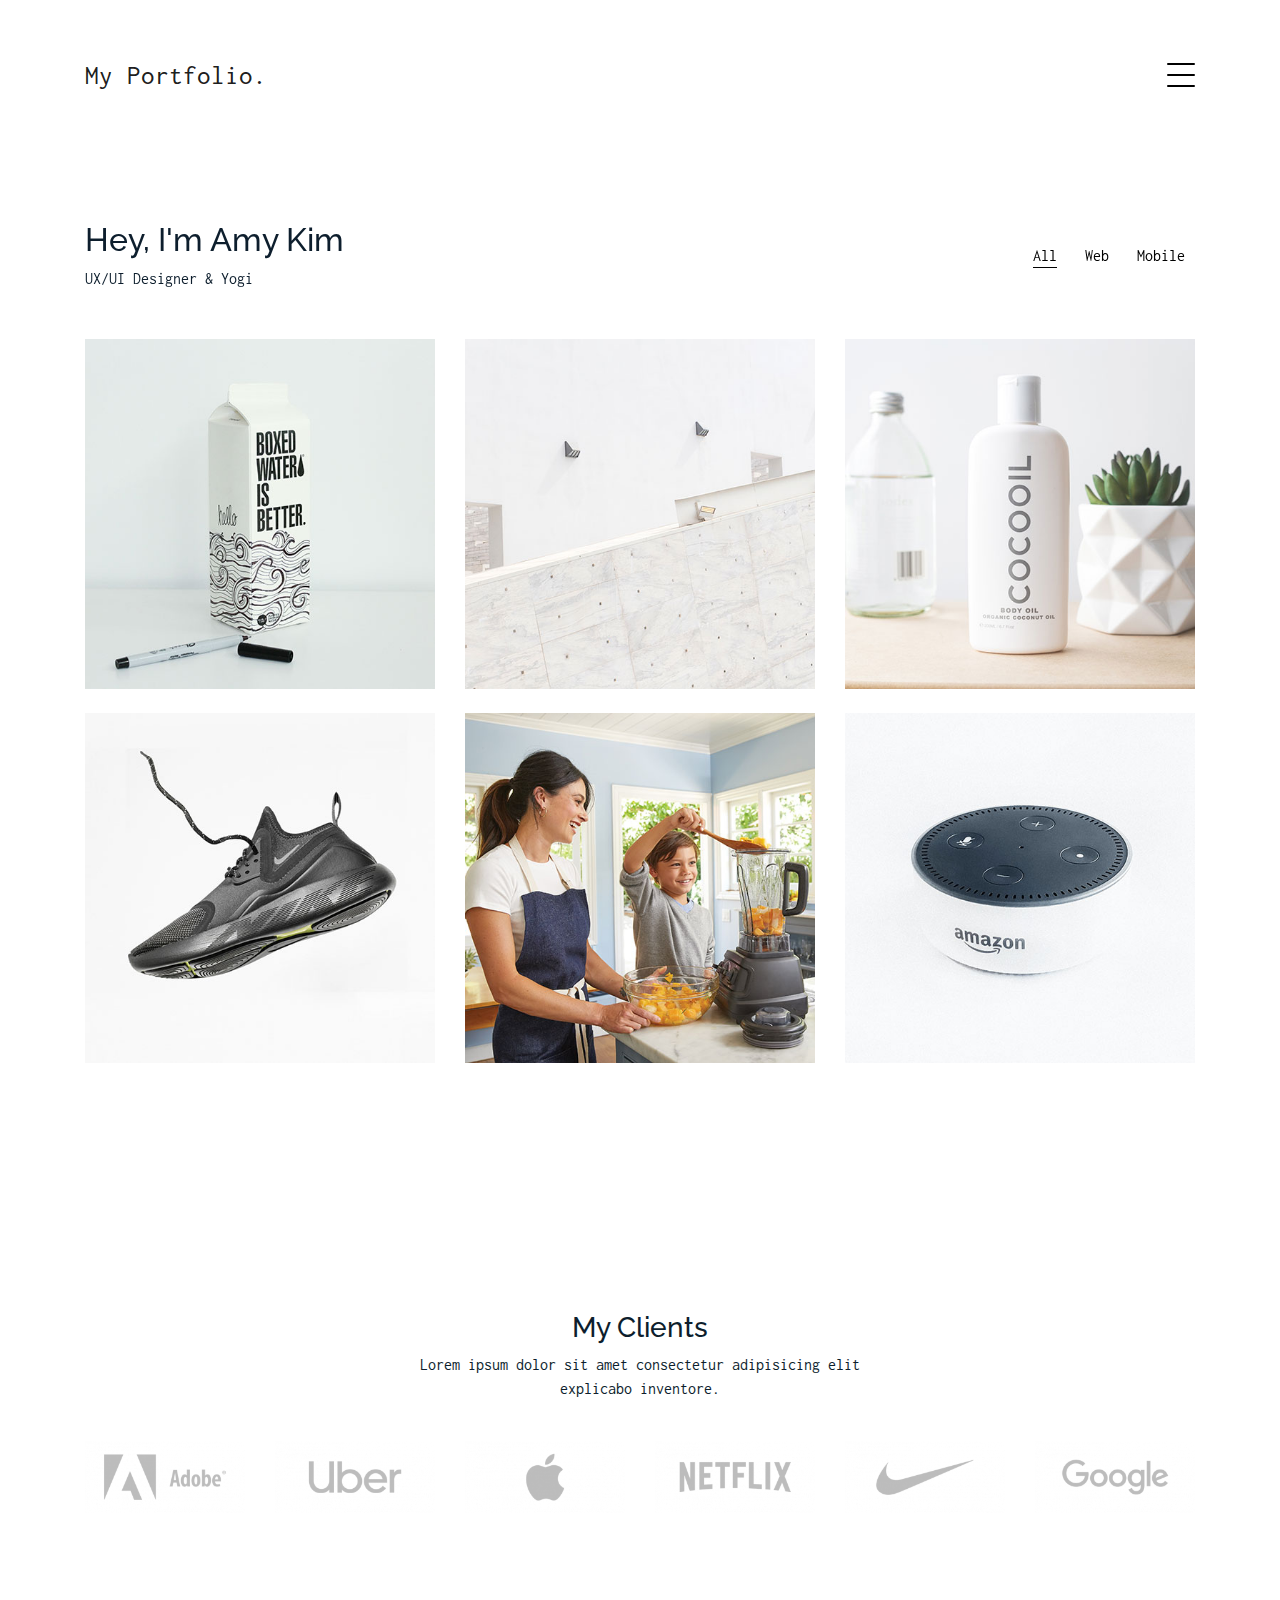
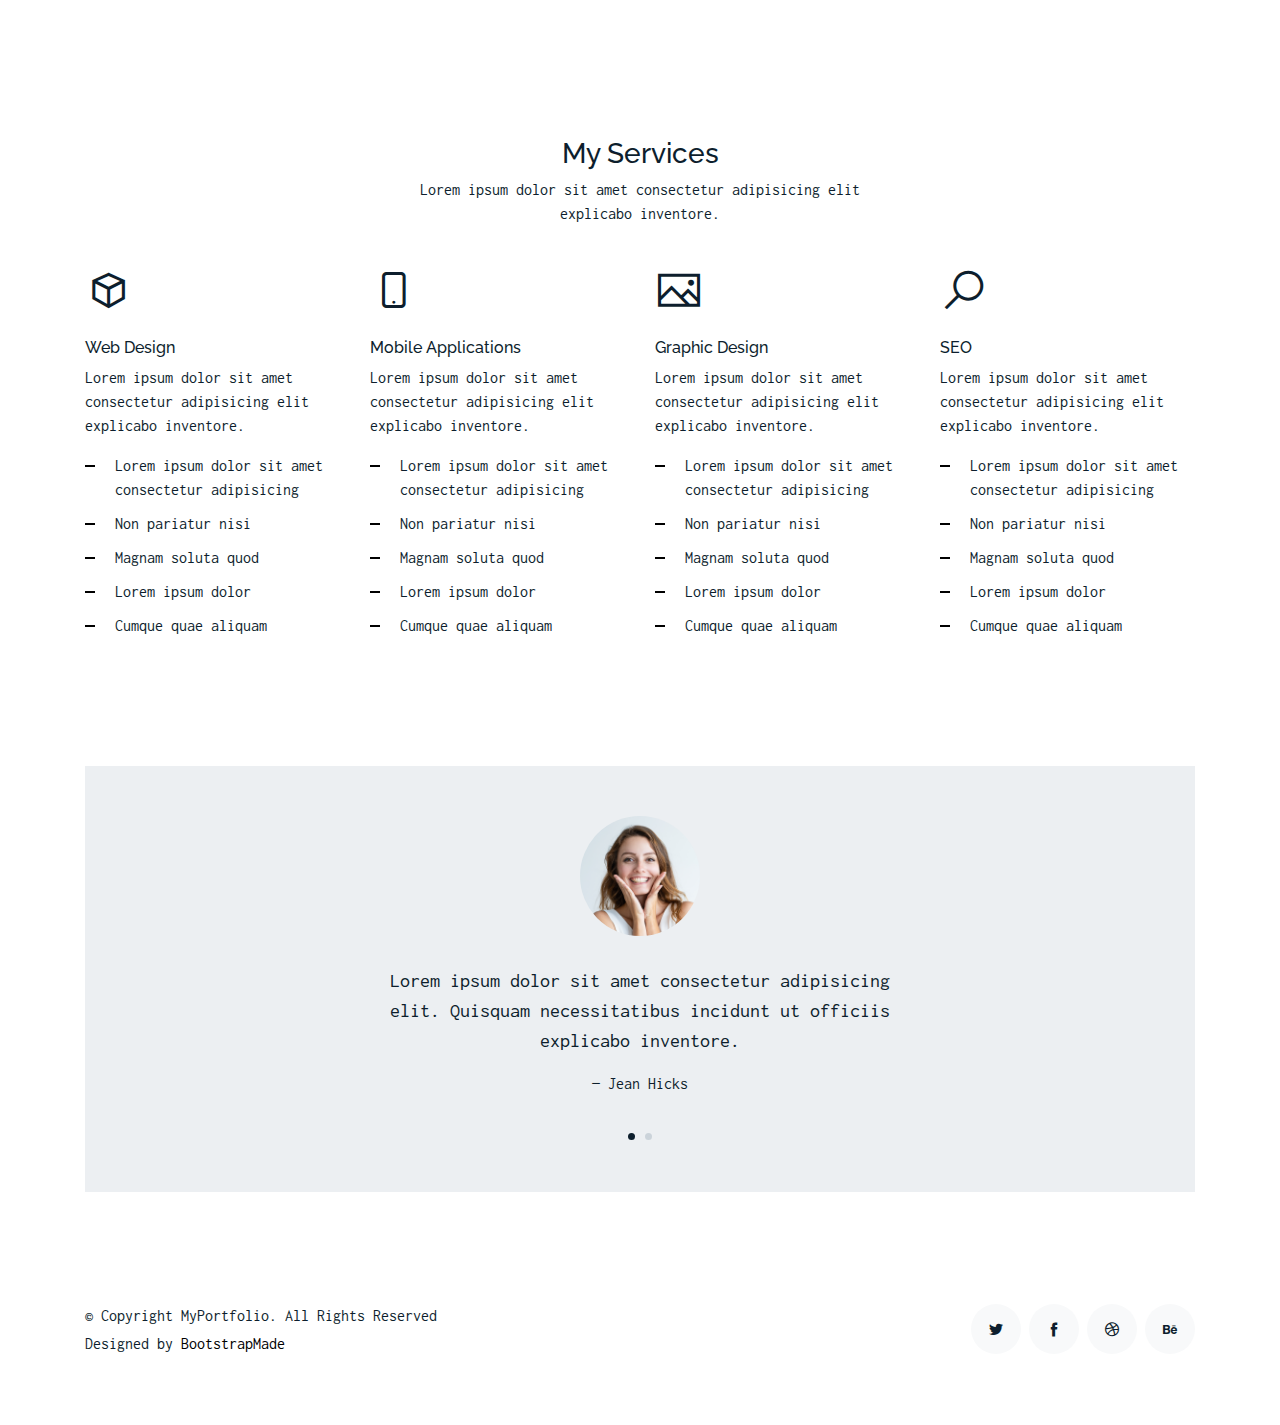
==== index.html @ 71e52a1f "update" ====
<!DOCTYPE html>
<html lang="en">

<head>
  <meta charset="utf-8">
  <title>MyPortfolio</title>
  <meta content="width=device-width, initial-scale=1.0" name="viewport">
  <meta content="" name="keywords">
  <meta content="" name="description">

  <!-- Favicons -->
  <link href="img/favicon.png" rel="icon">
  <link href="img/apple-touch-icon.png" rel="apple-touch-icon">

  <!-- Google Fonts -->
  <link href="https://fonts.googleapis.com/css?family=Inconsolata:400,700|Raleway:400,700&display=swap"
    rel="stylesheet">

  <!-- Bootstrap CSS File -->
  <link href="vendor/bootstrap/css/bootstrap.min.css" rel="stylesheet">

  <!-- Vendor CSS Files -->
  <link href="vendor/icofont/icofont.min.css" rel="stylesheet">
  <link href="vendor/line-awesome/css/line-awesome.min.css" rel="stylesheet">
  <link href="vendor/aos/aos.css" rel="stylesheet">
  <link href="vendor/owlcarousel/assets/owl.carousel.min.css" rel="stylesheet">

  <!-- Template Main CSS File -->
  <link href="css/style.css" rel="stylesheet">

  <!-- =======================================================
    Template Name: MyPortfolio
    Template URL: https://bootstrapmade.com/myportfolio-bootstrap-portfolio-website-template/
    Author: BootstrapMade.com
    Author URL: https://bootstrapmade.com/
  ======================================================= -->
</head>

<body>

  <div class="collapse navbar-collapse custom-navmenu" id="main-navbar">
    <div class="container py-2 py-md-5">
      <div class="row align-items-start">
        <div class="col-md-2">
          <ul class="custom-menu">
            <li class="active"><a href="index.html">Home</a></li>
            <li><a href="about.html">About Me</a></li>
            <li><a href="services.html">Services</a></li>
            <li><a href="works.html">Works</a></li>
            <li><a href="contact.html">Contact</a></li>
          </ul>
        </div>
        <div class="col-md-6 d-none d-md-block  mr-auto">
        </div>
        <div class="col-md-4 d-none d-md-block">
          <h3>My Contact</h3>
          <p>I'd love to hear from you.<br> <a href="#">contactamykim@gmail.com</a></p>
        </div>
      </div>

    </div>
  </div>

  <nav class="navbar navbar-light custom-navbar">
    <div class="container">
      <a class="navbar-brand" href="index.html">My Portfolio.</a>

      <a href="#" class="burger" data-toggle="collapse" data-target="#main-navbar">
        <span></span>
      </a>

    </div>
  </nav>

  <main id="main">

    <div class="site-section site-portfolio">
      <div class="container">
        <div class="row mb-5 align-items-center">
          <div class="col-md-12 col-lg-6 mb-4 mb-lg-0" data-aos="fade-up">
            <h2>Hey, I'm Amy Kim</h2>
            <p class="mb-0">UX/UI Designer &amp;  Yogi</p>
          </div>
          <div class="col-md-12 col-lg-6 text-left text-lg-right" data-aos="fade-up" data-aos-delay="100">
            <div id="filters" class="filters">
              <a href="#" data-filter="*" class="active">All</a>
              <a href="#" data-filter=".web">Web</a>
              <a href="#" data-filter=".design">Mobile</a>
            </div>
          </div>
        </div>
        <div id="portfolio-grid" class="row no-gutter" data-aos="fade-up" data-aos-delay="200">
          <div class="item web col-sm-6 col-md-4 col-lg-4 mb-4">
            <a href="work-single.html" class="item-wrap fancybox">
              <div class="work-info">
                <h3>Boxed Water</h3>
                <span>Web</span>
              </div>
              <img class="img-fluid" src="img/img_1.jpg">
            </a>
          </div>
          <div class="item photography col-sm-6 col-md-4 col-lg-4 mb-4">
            <a href="work-single.html" class="item-wrap fancybox">
              <div class="work-info">
                <h3>Build Indoo</h3>
                <span>Photography</span>
              </div>
              <img class="img-fluid" src="img/img_2.jpg">
            </a>
          </div>
          <div class="item branding col-sm-6 col-md-4 col-lg-4 mb-4">
            <a href="work-single.html" class="item-wrap fancybox">
              <div class="work-info">
                <h3>Cocooil</h3>
                <span>Branding</span>
              </div>
              <img class="img-fluid" src="img/img_3.jpg">
            </a>
          </div>
          <div class="item design col-sm-6 col-md-4 col-lg-4 mb-4">
            <a href="work-single.html" class="item-wrap fancybox">
              <div class="work-info">
                <h3>Nike Shoe</h3>
                <span>Design</span>
              </div>
              <img class="img-fluid" src="img/img_4.jpg">
            </a>
          </div>
          <div class="item photography col-sm-6 col-md-4 col-lg-4 mb-4">
            <a href="work-single.html" class="item-wrap fancybox">
              <div class="work-info">
                <h3>Kitchen Sink</h3>
                <span>Photography</span>
              </div>
              <img class="img-fluid" src="img/img_5.jpg">
            </a>
          </div>
          <div class="item branding col-sm-6 col-md-4 col-lg-4 mb-4">
            <a href="work-single.html" class="item-wrap fancybox">
              <div class="work-info">
                <h3>Amazon</h3>
                <span>brandingn</span>
              </div>
              <img class="img-fluid" src="img/img_6.jpg">
            </a>
          </div>
        </div>
      </div>
    </div>

    <div class="site-section">
      <div class="container">
        <div class="row justify-content-center text-center mb-4">
          <div class="col-5">
            <h3 class="h3 heading">My Clients</h3>
            <p>Lorem ipsum dolor sit amet consectetur adipisicing elit explicabo inventore.</p>
          </div>
        </div>
        <div class="row">
          <div class="col-4 col-sm-4 col-md-2">
            <a href="#" class="client-logo"><img src="img/logo-adobe.png" alt="Image" class="img-fluid"></a>
          </div>
          <div class="col-4 col-sm-4 col-md-2">
            <a href="#" class="client-logo"><img src="img/logo-uber.png" alt="Image" class="img-fluid"></a>
          </div>
          <div class="col-4 col-sm-4 col-md-2">
            <a href="#" class="client-logo"><img src="img/logo-apple.png" alt="Image" class="img-fluid"></a>
          </div>
          <div class="col-4 col-sm-4 col-md-2">
            <a href="#" class="client-logo"><img src="img/logo-netflix.png" alt="Image" class="img-fluid"></a>
          </div>
          <div class="col-4 col-sm-4 col-md-2">
            <a href="#" class="client-logo"><img src="img/logo-nike.png" alt="Image" class="img-fluid"></a>
          </div>
          <div class="col-4 col-sm-4 col-md-2">
            <a href="#" class="client-logo"><img src="img/logo-google.png" alt="Image" class="img-fluid"></a>
          </div>

        </div>
      </div>
    </div>


    <div class="site-section">
      <div class="container">
        <div class="row justify-content-center text-center mb-4">
          <div class="col-5">
            <h3 class="h3 heading">My Services</h3>
            <p>Lorem ipsum dolor sit amet consectetur adipisicing elit explicabo inventore.</p>
          </div>
        </div>
        <div class="row">

          <div class="col-12 col-sm-6 col-md-6 col-lg-3">
            <span class="la la-cube la-3x mb-4"></span>
            <h4 class="h4 mb-2">Web Design</h4>
            <p>Lorem ipsum dolor sit amet consectetur adipisicing elit explicabo inventore.</p>
            <ul class="list-unstyled list-line">
              <li>Lorem ipsum dolor sit amet consectetur adipisicing</li>
              <li>Non pariatur nisi</li>
              <li>Magnam soluta quod</li>
              <li>Lorem ipsum dolor</li>
              <li>Cumque quae aliquam</li>
            </ul>
          </div>
          <div class="col-12 col-sm-6 col-md-6 col-lg-3">
            <span class="la la-mobile la-3x mb-4"></span>
            <h4 class="h4 mb-2">Mobile Applications</h4>
            <p>Lorem ipsum dolor sit amet consectetur adipisicing elit explicabo inventore.</p>
            <ul class="list-unstyled list-line">
              <li>Lorem ipsum dolor sit amet consectetur adipisicing</li>
              <li>Non pariatur nisi</li>
              <li>Magnam soluta quod</li>
              <li>Lorem ipsum dolor</li>
              <li>Cumque quae aliquam</li>
            </ul>
          </div>
          <div class="col-12 col-sm-6 col-md-6 col-lg-3">
            <span class="la la-image la-3x mb-4"></span>
            <h4 class="h4 mb-2">Graphic Design</h4>
            <p>Lorem ipsum dolor sit amet consectetur adipisicing elit explicabo inventore.</p>
            <ul class="list-unstyled list-line">
              <li>Lorem ipsum dolor sit amet consectetur adipisicing</li>
              <li>Non pariatur nisi</li>
              <li>Magnam soluta quod</li>
              <li>Lorem ipsum dolor</li>
              <li>Cumque quae aliquam</li>
            </ul>
          </div>
          <div class="col-12 col-sm-6 col-md-6 col-lg-3">
            <span class="la la-search la-3x mb-4"></span>
            <h4 class="h4 mb-2">SEO</h4>
            <p>Lorem ipsum dolor sit amet consectetur adipisicing elit explicabo inventore.</p>
            <ul class="list-unstyled list-line">
              <li>Lorem ipsum dolor sit amet consectetur adipisicing</li>
              <li>Non pariatur nisi</li>
              <li>Magnam soluta quod</li>
              <li>Lorem ipsum dolor</li>
              <li>Cumque quae aliquam</li>
            </ul>
          </div>
        </div>
      </div>
    </div>

    <div class="site-section pt-0">
      <div class="container">

        <div class="owl-carousel testimonial-carousel">

          <div class="testimonial-wrap">
            <div class="testimonial">
              <img src="img/person_1.jpg" alt="Image" class="img-fluid">
              <blockquote>
                <p>Lorem ipsum dolor sit amet consectetur adipisicing elit. Quisquam necessitatibus incidunt ut officiis
                  explicabo inventore.</p>
              </blockquote>
              <p>&mdash; Jean Hicks</p>
            </div>
          </div>

          <div class="testimonial-wrap">
            <div class="testimonial">
              <img src="img/person_2.jpg" alt="Image" class="img-fluid">
              <blockquote>
                <p>Lorem ipsum dolor sit amet consectetur adipisicing elit. Quisquam necessitatibus incidunt ut officiis
                  explicabo inventore.</p>
              </blockquote>
              <p>&mdash; Chris Stanworth</p>
            </div>
          </div>

        </div>

      </div>
    </div>
  </main>
  <footer class="footer" role="contentinfo">
    <div class="container">
      <div class="row">
        <div class="col-sm-6">
          <p class="mb-1">&copy; Copyright MyPortfolio. All Rights Reserved</p>
          <div class="credits">
            <!--
              All the links in the footer should remain intact.
              You can delete the links only if you purchased the pro version.
              Licensing information: https://bootstrapmade.com/license/
              Purchase the pro version with working PHP/AJAX contact form: https://bootstrapmade.com/buy/?theme=MyPortfolio
            -->
            Designed by <a href="https://bootstrapmade.com/">BootstrapMade</a>
          </div>
        </div>
        <div class="col-sm-6 social text-md-right">
          <a href="#"><span class="icofont-twitter"></span></a>
          <a href="#"><span class="icofont-facebook"></span></a>
          <a href="#"><span class="icofont-dribbble"></span></a>
          <a href="#"><span class="icofont-behance"></span></a>
        </div>
      </div>
    </div>
  </footer>

  <!-- Vendor JS Files -->
  <script src="vendor/jquery/jquery.min.js"></script>
  <script src="vendor/jquery/jquery-migrate.min.js"></script>
  <script src="vendor/bootstrap/js/bootstrap.min.js"></script>
  <script src="vendor/easing/easing.min.js"></script>
  <script src="vendor/php-email-form/validate.js"></script>
  <script src="vendor/isotope/isotope.pkgd.min.js"></script>
  <script src="vendor/aos/aos.js"></script>
  <script src="vendor/owlcarousel/owl.carousel.min.js"></script>

  <!-- Template Main JS File -->
  <script src="js/main.js"></script>

</body>

</html>
---- vendor/line-awesome/css/line-awesome.min.css ----
.la,.lab,.lad,.lal,.lar,.las{-moz-osx-font-smoothing:grayscale;-webkit-font-smoothing:antialiased;display:inline-block;font-style:normal;font-variant:normal;text-rendering:auto;line-height:1}.la-lg{font-size:1.33333em;line-height:.75em;vertical-align:-.0667em}.la-xs{font-size:.75em}.la-sm{font-size:.875em}.la-1x{font-size:1em}.la-2x{font-size:2em}.la-3x{font-size:3em}.la-4x{font-size:4em}.la-5x{font-size:5em}.la-6x{font-size:6em}.la-7x{font-size:7em}.la-8x{font-size:8em}.la-9x{font-size:9em}.la-10x{font-size:10em}.la-fw{text-align:center;width:1.25em}.la-ul{list-style-type:none;margin-left:2.5em;padding-left:0}.la-ul>li{position:relative}.la-li{left:-2em;position:absolute;text-align:center;width:2em;line-height:inherit}.la-border{border:solid .08em #eee;border-radius:.1em;padding:.2em .25em .15em}.la-pull-left{float:left}.la-pull-right{float:right}.la.la-pull-left,.lab.la-pull-left,.lal.la-pull-left,.lar.la-pull-left,.las.la-pull-left{margin-right:.3em}.la.la-pull-right,.lab.la-pull-right,.lal.la-pull-right,.lar.la-pull-right,.las.la-pull-right{margin-left:.3em}.la-spin{-webkit-animation:la-spin 2s infinite linear;animation:la-spin 2s infinite linear}.la-pulse{-webkit-animation:la-spin 1s infinite steps(8);animation:la-spin 1s infinite steps(8)}@-webkit-keyframes la-spin{0%{-webkit-transform:rotate(0);transform:rotate(0)}100%{-webkit-transform:rotate(360deg);transform:rotate(360deg)}}@keyframes la-spin{0%{-webkit-transform:rotate(0);transform:rotate(0)}100%{-webkit-transform:rotate(360deg);transform:rotate(360deg)}}.la-rotate-90{-webkit-transform:rotate(90deg);transform:rotate(90deg)}.la-rotate-180{-webkit-transform:rotate(180deg);transform:rotate(180deg)}.la-rotate-270{-webkit-transform:rotate(270deg);transform:rotate(270deg)}.la-flip-horizontal{-webkit-transform:scale(-1,1);transform:scale(-1,1)}.la-flip-vertical{-webkit-transform:scale(1,-1);transform:scale(1,-1)}.la-flip-both,.la-flip-horizontal.la-flip-vertical{-webkit-transform:scale(-1,-1);transform:scale(-1,-1)}:root .la-flip-both,:root .la-flip-horizontal,:root .la-flip-vertical,:root .la-rotate-180,:root .la-rotate-270,:root .la-rotate-90{-webkit-filter:none;filter:none}.la-stack{display:inline-block;height:2em;line-height:2em;position:relative;vertical-align:middle;width:2.5em}.la-stack-1x,.la-stack-2x{left:0;position:absolute;text-align:center;width:100%}.la-stack-1x{line-height:inherit}.la-stack-2x{font-size:2em}.la-inverse{color:#fff}.la-500px:before{content:"\f26e"}.la-accessible-icon:before{content:"\f368"}.la-accusoft:before{content:"\f369"}.la-acquisitions-incorporated:before{content:"\f6af"}.la-ad:before{content:"\f641"}.la-address-book:before{content:"\f2b9"}.la-address-card:before{content:"\f2bb"}.la-adjust:before{content:"\f042"}.la-adn:before{content:"\f170"}.la-adobe:before{content:"\f778"}.la-adversal:before{content:"\f36a"}.la-affiliatetheme:before{content:"\f36b"}.la-air-freshener:before{content:"\f5d0"}.la-airbnb:before{content:"\f834"}.la-algolia:before{content:"\f36c"}.la-align-center:before{content:"\f037"}.la-align-justify:before{content:"\f039"}.la-align-left:before{content:"\f036"}.la-align-right:before{content:"\f038"}.la-alipay:before{content:"\f642"}.la-allergies:before{content:"\f461"}.la-amazon:before{content:"\f270"}.la-amazon-pay:before{content:"\f42c"}.la-ambulance:before{content:"\f0f9"}.la-american-sign-language-interpreting:before{content:"\f2a3"}.la-amilia:before{content:"\f36d"}.la-anchor:before{content:"\f13d"}.la-android:before{content:"\f17b"}.la-angellist:before{content:"\f209"}.la-angle-double-down:before{content:"\f103"}.la-angle-double-left:before{content:"\f100"}.la-angle-double-right:before{content:"\f101"}.la-angle-double-up:before{content:"\f102"}.la-angle-down:before{content:"\f107"}.la-angle-left:before{content:"\f104"}.la-angle-right:before{content:"\f105"}.la-angle-up:before{content:"\f106"}.la-angry:before{content:"\f556"}.la-angrycreative:before{content:"\f36e"}.la-angular:before{content:"\f420"}.la-ankh:before{content:"\f644"}.la-app-store:before{content:"\f36f"}.la-app-store-ios:before{content:"\f370"}.la-apper:before{content:"\f371"}.la-apple:before{content:"\f179"}.la-apple-alt:before{content:"\f5d1"}.la-apple-pay:before{content:"\f415"}.la-archive:before{content:"\f187"}.la-archway:before{content:"\f557"}.la-arrow-alt-circle-down:before{content:"\f358"}.la-arrow-alt-circle-left:before{content:"\f359"}.la-arrow-alt-circle-right:before{content:"\f35a"}.la-arrow-alt-circle-up:before{content:"\f35b"}.la-arrow-circle-down:before{content:"\f0ab"}.la-arrow-circle-left:before{content:"\f0a8"}.la-arrow-circle-right:before{content:"\f0a9"}.la-arrow-circle-up:before{content:"\f0aa"}.la-arrow-down:before{content:"\f063"}.la-arrow-left:before{content:"\f060"}.la-arrow-right:before{content:"\f061"}.la-arrow-up:before{content:"\f062"}.la-arrows-alt:before{content:"\f0b2"}.la-arrows-alt-h:before{content:"\f337"}.la-arrows-alt-v:before{content:"\f338"}.la-artstation:before{content:"\f77a"}.la-assistive-listening-systems:before{content:"\f2a2"}.la-asterisk:before{content:"\f069"}.la-asymmetrik:before{content:"\f372"}.la-at:before{content:"\f1fa"}.la-atlas:before{content:"\f558"}.la-atlassian:before{content:"\f77b"}.la-atom:before{content:"\f5d2"}.la-audible:before{content:"\f373"}.la-audio-description:before{content:"\f29e"}.la-autoprefixer:before{content:"\f41c"}.la-avianex:before{content:"\f374"}.la-aviato:before{content:"\f421"}.la-award:before{content:"\f559"}.la-aws:before{content:"\f375"}.la-baby:before{content:"\f77c"}.la-baby-carriage:before{content:"\f77d"}.la-backspace:before{content:"\f55a"}.la-backward:before{content:"\f04a"}.la-bacon:before{content:"\f7e5"}.la-balance-scale:before{content:"\f24e"}.la-balance-scale-left:before{content:"\f515"}.la-balance-scale-right:before{content:"\f516"}.la-ban:before{content:"\f05e"}.la-band-aid:before{content:"\f462"}.la-bandcamp:before{content:"\f2d5"}.la-barcode:before{content:"\f02a"}.la-bars:before{content:"\f0c9"}.la-baseball-ball:before{content:"\f433"}.la-basketball-ball:before{content:"\f434"}.la-bath:before{content:"\f2cd"}.la-battery-empty:before{content:"\f244"}.la-battery-full:before{content:"\f240"}.la-battery-half:before{content:"\f242"}.la-battery-quarter:before{content:"\f243"}.la-battery-three-quarters:before{content:"\f241"}.la-battle-net:before{content:"\f835"}.la-bed:before{content:"\f236"}.la-beer:before{content:"\f0fc"}.la-behance:before{content:"\f1b4"}.la-behance-square:before{content:"\f1b5"}.la-bell:before{content:"\f0f3"}.la-bell-slash:before{content:"\f1f6"}.la-bezier-curve:before{content:"\f55b"}.la-bible:before{content:"\f647"}.la-bicycle:before{content:"\f206"}.la-biking:before{content:"\f84a"}.la-bimobject:before{content:"\f378"}.la-binoculars:before{content:"\f1e5"}.la-biohazard:before{content:"\f780"}.la-birthday-cake:before{content:"\f1fd"}.la-bitbucket:before{content:"\f171"}.la-bitcoin:before{content:"\f379"}.la-bity:before{content:"\f37a"}.la-black-tie:before{content:"\f27e"}.la-blackberry:before{content:"\f37b"}.la-blender:before{content:"\f517"}.la-blender-phone:before{content:"\f6b6"}.la-blind:before{content:"\f29d"}.la-blog:before{content:"\f781"}.la-blogger:before{content:"\f37c"}.la-blogger-b:before{content:"\f37d"}.la-bluetooth:before{content:"\f293"}.la-bluetooth-b:before{content:"\f294"}.la-bold:before{content:"\f032"}.la-bolt:before{content:"\f0e7"}.la-bomb:before{content:"\f1e2"}.la-bone:before{content:"\f5d7"}.la-bong:before{content:"\f55c"}.la-book:before{content:"\f02d"}.la-book-dead:before{content:"\f6b7"}.la-book-medical:before{content:"\f7e6"}.la-book-open:before{content:"\f518"}.la-book-reader:before{content:"\f5da"}.la-bookmark:before{content:"\f02e"}.la-bootstrap:before{content:"\f836"}.la-border-all:before{content:"\f84c"}.la-border-none:before{content:"\f850"}.la-border-style:before{content:"\f853"}.la-bowling-ball:before{content:"\f436"}.la-box:before{content:"\f466"}.la-box-open:before{content:"\f49e"}.la-boxes:before{content:"\f468"}.la-braille:before{content:"\f2a1"}.la-brain:before{content:"\f5dc"}.la-bread-slice:before{content:"\f7ec"}.la-briefcase:before{content:"\f0b1"}.la-briefcase-medical:before{content:"\f469"}.la-broadcast-tower:before{content:"\f519"}.la-broom:before{content:"\f51a"}.la-brush:before{content:"\f55d"}.la-btc:before{content:"\f15a"}.la-buffer:before{content:"\f837"}.la-bug:before{content:"\f188"}.la-building:before{content:"\f1ad"}.la-bullhorn:before{content:"\f0a1"}.la-bullseye:before{content:"\f140"}.la-burn:before{content:"\f46a"}.la-buromobelexperte:before{content:"\f37f"}.la-bus:before{content:"\f207"}.la-bus-alt:before{content:"\f55e"}.la-business-time:before{content:"\f64a"}.la-buy-n-large:before{content:"\f8a6"}.la-buysellads:before{content:"\f20d"}.la-calculator:before{content:"\f1ec"}.la-calendar:before{content:"\f133"}.la-calendar-alt:before{content:"\f073"}.la-calendar-check:before{content:"\f274"}.la-calendar-day:before{content:"\f783"}.la-calendar-minus:before{content:"\f272"}.la-calendar-plus:before{content:"\f271"}.la-calendar-times:before{content:"\f273"}.la-calendar-week:before{content:"\f784"}.la-camera:before{content:"\f030"}.la-camera-retro:before{content:"\f083"}.la-campground:before{content:"\f6bb"}.la-canadian-maple-leaf:before{content:"\f785"}.la-candy-cane:before{content:"\f786"}.la-cannabis:before{content:"\f55f"}.la-capsules:before{content:"\f46b"}.la-car:before{content:"\f1b9"}.la-car-alt:before{content:"\f5de"}.la-car-battery:before{content:"\f5df"}.la-car-crash:before{content:"\f5e1"}.la-car-side:before{content:"\f5e4"}.la-caret-down:before{content:"\f0d7"}.la-caret-left:before{content:"\f0d9"}.la-caret-right:before{content:"\f0da"}.la-caret-square-down:before{content:"\f150"}.la-caret-square-left:before{content:"\f191"}.la-caret-square-right:before{content:"\f152"}.la-caret-square-up:before{content:"\f151"}.la-caret-up:before{content:"\f0d8"}.la-carrot:before{content:"\f787"}.la-cart-arrow-down:before{content:"\f218"}.la-cart-plus:before{content:"\f217"}.la-cash-register:before{content:"\f788"}.la-cat:before{content:"\f6be"}.la-cc-amazon-pay:before{content:"\f42d"}.la-cc-amex:before{content:"\f1f3"}.la-cc-apple-pay:before{content:"\f416"}.la-cc-diners-club:before{content:"\f24c"}.la-cc-discover:before{content:"\f1f2"}.la-cc-jcb:before{content:"\f24b"}.la-cc-mastercard:before{content:"\f1f1"}.la-cc-paypal:before{content:"\f1f4"}.la-cc-stripe:before{content:"\f1f5"}.la-cc-visa:before{content:"\f1f0"}.la-centercode:before{content:"\f380"}.la-centos:before{content:"\f789"}.la-certificate:before{content:"\f0a3"}.la-chair:before{content:"\f6c0"}.la-chalkboard:before{content:"\f51b"}.la-chalkboard-teacher:before{content:"\f51c"}.la-charging-station:before{content:"\f5e7"}.la-chart-area:before{content:"\f1fe"}.la-chart-bar:before{content:"\f080"}.la-chart-line:before{content:"\f201"}.la-chart-pie:before{content:"\f200"}.la-check:before{content:"\f00c"}.la-check-circle:before{content:"\f058"}.la-check-double:before{content:"\f560"}.la-check-square:before{content:"\f14a"}.la-cheese:before{content:"\f7ef"}.la-chess:before{content:"\f439"}.la-chess-bishop:before{content:"\f43a"}.la-chess-board:before{content:"\f43c"}.la-chess-king:before{content:"\f43f"}.la-chess-knight:before{content:"\f441"}.la-chess-pawn:before{content:"\f443"}.la-chess-queen:before{content:"\f445"}.la-chess-rook:before{content:"\f447"}.la-chevron-circle-down:before{content:"\f13a"}.la-chevron-circle-left:before{content:"\f137"}.la-chevron-circle-right:before{content:"\f138"}.la-chevron-circle-up:before{content:"\f139"}.la-chevron-down:before{content:"\f078"}.la-chevron-left:before{content:"\f053"}.la-chevron-right:before{content:"\f054"}.la-chevron-up:before{content:"\f077"}.la-child:before{content:"\f1ae"}.la-chrome:before{content:"\f268"}.la-chromecast:before{content:"\f838"}.la-church:before{content:"\f51d"}.la-circle:before{content:"\f111"}.la-circle-notch:before{content:"\f1ce"}.la-city:before{content:"\f64f"}.la-clinic-medical:before{content:"\f7f2"}.la-clipboard:before{content:"\f328"}.la-clipboard-check:before{content:"\f46c"}.la-clipboard-list:before{content:"\f46d"}.la-clock:before{content:"\f017"}.la-clone:before{content:"\f24d"}.la-closed-captioning:before{content:"\f20a"}.la-cloud:before{content:"\f0c2"}.la-cloud-download-alt:before{content:"\f381"}.la-cloud-meatball:before{content:"\f73b"}.la-cloud-moon:before{content:"\f6c3"}.la-cloud-moon-rain:before{content:"\f73c"}.la-cloud-rain:before{content:"\f73d"}.la-cloud-showers-heavy:before{content:"\f740"}.la-cloud-sun:before{content:"\f6c4"}.la-cloud-sun-rain:before{content:"\f743"}.la-cloud-upload-alt:before{content:"\f382"}.la-cloudscale:before{content:"\f383"}.la-cloudsmith:before{content:"\f384"}.la-cloudversify:before{content:"\f385"}.la-cocktail:before{content:"\f561"}.la-code:before{content:"\f121"}.la-code-branch:before{content:"\f126"}.la-codepen:before{content:"\f1cb"}.la-codiepie:before{content:"\f284"}.la-coffee:before{content:"\f0f4"}.la-cog:before{content:"\f013"}.la-cogs:before{content:"\f085"}.la-coins:before{content:"\f51e"}.la-columns:before{content:"\f0db"}.la-comment:before{content:"\f075"}.la-comment-alt:before{content:"\f27a"}.la-comment-dollar:before{content:"\f651"}.la-comment-dots:before{content:"\f4ad"}.la-comment-medical:before{content:"\f7f5"}.la-comment-slash:before{content:"\f4b3"}.la-comments:before{content:"\f086"}.la-comments-dollar:before{content:"\f653"}.la-compact-disc:before{content:"\f51f"}.la-compass:before{content:"\f14e"}.la-compress:before{content:"\f066"}.la-compress-arrows-alt:before{content:"\f78c"}.la-concierge-bell:before{content:"\f562"}.la-confluence:before{content:"\f78d"}.la-connectdevelop:before{content:"\f20e"}.la-contao:before{content:"\f26d"}.la-cookie:before{content:"\f563"}.la-cookie-bite:before{content:"\f564"}.la-copy:before{content:"\f0c5"}.la-copyright:before{content:"\f1f9"}.la-cotton-bureau:before{content:"\f89e"}.la-couch:before{content:"\f4b8"}.la-cpanel:before{content:"\f388"}.la-creative-commons:before{content:"\f25e"}.la-creative-commons-by:before{content:"\f4e7"}.la-creative-commons-nc:before{content:"\f4e8"}.la-creative-commons-nc-eu:before{content:"\f4e9"}.la-creative-commons-nc-jp:before{content:"\f4ea"}.la-creative-commons-nd:before{content:"\f4eb"}.la-creative-commons-pd:before{content:"\f4ec"}.la-creative-commons-pd-alt:before{content:"\f4ed"}.la-creative-commons-remix:before{content:"\f4ee"}.la-creative-commons-sa:before{content:"\f4ef"}.la-creative-commons-sampling:before{content:"\f4f0"}.la-creative-commons-sampling-plus:before{content:"\f4f1"}.la-creative-commons-share:before{content:"\f4f2"}.la-creative-commons-zero:before{content:"\f4f3"}.la-credit-card:before{content:"\f09d"}.la-critical-role:before{content:"\f6c9"}.la-crop:before{content:"\f125"}.la-crop-alt:before{content:"\f565"}.la-cross:before{content:"\f654"}.la-crosshairs:before{content:"\f05b"}.la-crow:before{content:"\f520"}.la-crown:before{content:"\f521"}.la-crutch:before{content:"\f7f7"}.la-css3:before{content:"\f13c"}.la-css3-alt:before{content:"\f38b"}.la-cube:before{content:"\f1b2"}.la-cubes:before{content:"\f1b3"}.la-cut:before{content:"\f0c4"}.la-cuttlefish:before{content:"\f38c"}.la-d-and-d:before{content:"\f38d"}.la-d-and-d-beyond:before{content:"\f6ca"}.la-dashcube:before{content:"\f210"}.la-database:before{content:"\f1c0"}.la-deaf:before{content:"\f2a4"}.la-delicious:before{content:"\f1a5"}.la-democrat:before{content:"\f747"}.la-deploydog:before{content:"\f38e"}.la-deskpro:before{content:"\f38f"}.la-desktop:before{content:"\f108"}.la-dev:before{content:"\f6cc"}.la-deviantart:before{content:"\f1bd"}.la-dharmachakra:before{content:"\f655"}.la-dhl:before{content:"\f790"}.la-diagnoses:before{content:"\f470"}.la-diaspora:before{content:"\f791"}.la-dice:before{content:"\f522"}.la-dice-d20:before{content:"\f6cf"}.la-dice-d6:before{content:"\f6d1"}.la-dice-five:before{content:"\f523"}.la-dice-four:before{content:"\f524"}.la-dice-one:before{content:"\f525"}.la-dice-six:before{content:"\f526"}.la-dice-three:before{content:"\f527"}.la-dice-two:before{content:"\f528"}.la-digg:before{content:"\f1a6"}.la-digital-ocean:before{content:"\f391"}.la-digital-tachograph:before{content:"\f566"}.la-directions:before{content:"\f5eb"}.la-discord:before{content:"\f392"}.la-discourse:before{content:"\f393"}.la-divide:before{content:"\f529"}.la-dizzy:before{content:"\f567"}.la-dna:before{content:"\f471"}.la-dochub:before{content:"\f394"}.la-docker:before{content:"\f395"}.la-dog:before{content:"\f6d3"}.la-dollar-sign:before{content:"\f155"}.la-dolly:before{content:"\f472"}.la-dolly-flatbed:before{content:"\f474"}.la-donate:before{content:"\f4b9"}.la-door-closed:before{content:"\f52a"}.la-door-open:before{content:"\f52b"}.la-dot-circle:before{content:"\f192"}.la-dove:before{content:"\f4ba"}.la-download:before{content:"\f019"}.la-draft2digital:before{content:"\f396"}.la-drafting-compass:before{content:"\f568"}.la-dragon:before{content:"\f6d5"}.la-draw-polygon:before{content:"\f5ee"}.la-dribbble:before{content:"\f17d"}.la-dribbble-square:before{content:"\f397"}.la-dropbox:before{content:"\f16b"}.la-drum:before{content:"\f569"}.la-drum-steelpan:before{content:"\f56a"}.la-drumstick-bite:before{content:"\f6d7"}.la-drupal:before{content:"\f1a9"}.la-dumbbell:before{content:"\f44b"}.la-dumpster:before{content:"\f793"}.la-dumpster-fire:before{content:"\f794"}.la-dungeon:before{content:"\f6d9"}.la-dyalog:before{content:"\f399"}.la-earlybirds:before{content:"\f39a"}.la-ebay:before{content:"\f4f4"}.la-edge:before{content:"\f282"}.la-edit:before{content:"\f044"}.la-egg:before{content:"\f7fb"}.la-eject:before{content:"\f052"}.la-elementor:before{content:"\f430"}.la-ellipsis-h:before{content:"\f141"}.la-ellipsis-v:before{content:"\f142"}.la-ello:before{content:"\f5f1"}.la-ember:before{content:"\f423"}.la-empire:before{content:"\f1d1"}.la-envelope:before{content:"\f0e0"}.la-envelope-open:before{content:"\f2b6"}.la-envelope-open-text:before{content:"\f658"}.la-envelope-square:before{content:"\f199"}.la-envira:before{content:"\f299"}.la-equals:before{content:"\f52c"}.la-eraser:before{content:"\f12d"}.la-erlang:before{content:"\f39d"}.la-ethereum:before{content:"\f42e"}.la-ethernet:before{content:"\f796"}.la-etsy:before{content:"\f2d7"}.la-euro-sign:before{content:"\f153"}.la-evernote:before{content:"\f839"}.la-exchange-alt:before{content:"\f362"}.la-exclamation:before{content:"\f12a"}.la-exclamation-circle:before{content:"\f06a"}.la-exclamation-triangle:before{content:"\f071"}.la-expand:before{content:"\f065"}.la-expand-arrows-alt:before{content:"\f31e"}.la-expeditedssl:before{content:"\f23e"}.la-external-link-alt:before{content:"\f35d"}.la-external-link-square-alt:before{content:"\f360"}.la-eye:before{content:"\f06e"}.la-eye-dropper:before{content:"\f1fb"}.la-eye-slash:before{content:"\f070"}.la-facebook:before{content:"\f09a"}.la-facebook-f:before{content:"\f39e"}.la-facebook-messenger:before{content:"\f39f"}.la-facebook-square:before{content:"\f082"}.la-fan:before{content:"\f863"}.la-fantasy-flight-games:before{content:"\f6dc"}.la-fast-backward:before{content:"\f049"}.la-fast-forward:before{content:"\f050"}.la-fax:before{content:"\f1ac"}.la-feather:before{content:"\f52d"}.la-feather-alt:before{content:"\f56b"}.la-fedex:before{content:"\f797"}.la-fedora:before{content:"\f798"}.la-female:before{content:"\f182"}.la-fighter-jet:before{content:"\f0fb"}.la-figma:before{content:"\f799"}.la-file:before{content:"\f15b"}.la-file-alt:before{content:"\f15c"}.la-file-archive:before{content:"\f1c6"}.la-file-audio:before{content:"\f1c7"}.la-file-code:before{content:"\f1c9"}.la-file-contract:before{content:"\f56c"}.la-file-csv:before{content:"\f6dd"}.la-file-download:before{content:"\f56d"}.la-file-excel:before{content:"\f1c3"}.la-file-export:before{content:"\f56e"}.la-file-image:before{content:"\f1c5"}.la-file-import:before{content:"\f56f"}.la-file-invoice:before{content:"\f570"}.la-file-invoice-dollar:before{content:"\f571"}.la-file-medical:before{content:"\f477"}.la-file-medical-alt:before{content:"\f478"}.la-file-pdf:before{content:"\f1c1"}.la-file-powerpoint:before{content:"\f1c4"}.la-file-prescription:before{content:"\f572"}.la-file-signature:before{content:"\f573"}.la-file-upload:before{content:"\f574"}.la-file-video:before{content:"\f1c8"}.la-file-word:before{content:"\f1c2"}.la-fill:before{content:"\f575"}.la-fill-drip:before{content:"\f576"}.la-film:before{content:"\f008"}.la-filter:before{content:"\f0b0"}.la-fingerprint:before{content:"\f577"}.la-fire:before{content:"\f06d"}.la-fire-alt:before{content:"\f7e4"}.la-fire-extinguisher:before{content:"\f134"}.la-firefox:before{content:"\f269"}.la-first-aid:before{content:"\f479"}.la-first-order:before{content:"\f2b0"}.la-first-order-alt:before{content:"\f50a"}.la-firstdraft:before{content:"\f3a1"}.la-fish:before{content:"\f578"}.la-fist-raised:before{content:"\f6de"}.la-flag:before{content:"\f024"}.la-flag-checkered:before{content:"\f11e"}.la-flag-usa:before{content:"\f74d"}.la-flask:before{content:"\f0c3"}.la-flickr:before{content:"\f16e"}.la-flipboard:before{content:"\f44d"}.la-flushed:before{content:"\f579"}.la-fly:before{content:"\f417"}.la-folder:before{content:"\f07b"}.la-folder-minus:before{content:"\f65d"}.la-folder-open:before{content:"\f07c"}.la-folder-plus:before{content:"\f65e"}.la-font:before{content:"\f031"}.la-font-awesome:before{content:"\f2b4"}.la-font-awesome-alt:before{content:"\f35c"}.la-font-awesome-flag:before{content:"\f425"}.la-font-awesome-logo-full:before{content:"\f4e6"}.la-fonticons:before{content:"\f280"}.la-fonticons-fi:before{content:"\f3a2"}.la-football-ball:before{content:"\f44e"}.la-fort-awesome:before{content:"\f286"}.la-fort-awesome-alt:before{content:"\f3a3"}.la-forumbee:before{content:"\f211"}.la-forward:before{content:"\f04e"}.la-foursquare:before{content:"\f180"}.la-free-code-camp:before{content:"\f2c5"}.la-freebsd:before{content:"\f3a4"}.la-frog:before{content:"\f52e"}.la-frown:before{content:"\f119"}.la-frown-open:before{content:"\f57a"}.la-fulcrum:before{content:"\f50b"}.la-funnel-dollar:before{content:"\f662"}.la-futbol:before{content:"\f1e3"}.la-galactic-republic:before{content:"\f50c"}.la-galactic-senate:before{content:"\f50d"}.la-gamepad:before{content:"\f11b"}.la-gas-pump:before{content:"\f52f"}.la-gavel:before{content:"\f0e3"}.la-gem:before{content:"\f3a5"}.la-genderless:before{content:"\f22d"}.la-get-pocket:before{content:"\f265"}.la-gg:before{content:"\f260"}.la-gg-circle:before{content:"\f261"}.la-ghost:before{content:"\f6e2"}.la-gift:before{content:"\f06b"}.la-gifts:before{content:"\f79c"}.la-git:before{content:"\f1d3"}.la-git-alt:before{content:"\f841"}.la-git-square:before{content:"\f1d2"}.la-github:before{content:"\f09b"}.la-github-alt:before{content:"\f113"}.la-github-square:before{content:"\f092"}.la-gitkraken:before{content:"\f3a6"}.la-gitlab:before{content:"\f296"}.la-gitter:before{content:"\f426"}.la-glass-cheers:before{content:"\f79f"}.la-glass-martini:before{content:"\f000"}.la-glass-martini-alt:before{content:"\f57b"}.la-glass-whiskey:before{content:"\f7a0"}.la-glasses:before{content:"\f530"}.la-glide:before{content:"\f2a5"}.la-glide-g:before{content:"\f2a6"}.la-globe:before{content:"\f0ac"}.la-globe-africa:before{content:"\f57c"}.la-globe-americas:before{content:"\f57d"}.la-globe-asia:before{content:"\f57e"}.la-globe-europe:before{content:"\f7a2"}.la-gofore:before{content:"\f3a7"}.la-golf-ball:before{content:"\f450"}.la-goodreads:before{content:"\f3a8"}.la-goodreads-g:before{content:"\f3a9"}.la-google:before{content:"\f1a0"}.la-google-drive:before{content:"\f3aa"}.la-google-play:before{content:"\f3ab"}.la-google-plus:before{content:"\f2b3"}.la-google-plus-g:before{content:"\f0d5"}.la-google-plus-square:before{content:"\f0d4"}.la-google-wallet:before{content:"\f1ee"}.la-gopuram:before{content:"\f664"}.la-graduation-cap:before{content:"\f19d"}.la-gratipay:before{content:"\f184"}.la-grav:before{content:"\f2d6"}.la-greater-than:before{content:"\f531"}.la-greater-than-equal:before{content:"\f532"}.la-grimace:before{content:"\f57f"}.la-grin:before{content:"\f580"}.la-grin-alt:before{content:"\f581"}.la-grin-beam:before{content:"\f582"}.la-grin-beam-sweat:before{content:"\f583"}.la-grin-hearts:before{content:"\f584"}.la-grin-squint:before{content:"\f585"}.la-grin-squint-tears:before{content:"\f586"}.la-grin-stars:before{content:"\f587"}.la-grin-tears:before{content:"\f588"}.la-grin-tongue:before{content:"\f589"}.la-grin-tongue-squint:before{content:"\f58a"}.la-grin-tongue-wink:before{content:"\f58b"}.la-grin-wink:before{content:"\f58c"}.la-grip-horizontal:before{content:"\f58d"}.la-grip-lines:before{content:"\f7a4"}.la-grip-lines-vertical:before{content:"\f7a5"}.la-grip-vertical:before{content:"\f58e"}.la-gripfire:before{content:"\f3ac"}.la-grunt:before{content:"\f3ad"}.la-guitar:before{content:"\f7a6"}.la-gulp:before{content:"\f3ae"}.la-h-square:before{content:"\f0fd"}.la-hacker-news:before{content:"\f1d4"}.la-hacker-news-square:before{content:"\f3af"}.la-hackerrank:before{content:"\f5f7"}.la-hamburger:before{content:"\f805"}.la-hammer:before{content:"\f6e3"}.la-hamsa:before{content:"\f665"}.la-hand-holding:before{content:"\f4bd"}.la-hand-holding-heart:before{content:"\f4be"}.la-hand-holding-usd:before{content:"\f4c0"}.la-hand-lizard:before{content:"\f258"}.la-hand-middle-finger:before{content:"\f806"}.la-hand-paper:before{content:"\f256"}.la-hand-peace:before{content:"\f25b"}.la-hand-point-down:before{content:"\f0a7"}.la-hand-point-left:before{content:"\f0a5"}.la-hand-point-right:before{content:"\f0a4"}.la-hand-point-up:before{content:"\f0a6"}.la-hand-pointer:before{content:"\f25a"}.la-hand-rock:before{content:"\f255"}.la-hand-scissors:before{content:"\f257"}.la-hand-spock:before{content:"\f259"}.la-hands:before{content:"\f4c2"}.la-hands-helping:before{content:"\f4c4"}.la-handshake:before{content:"\f2b5"}.la-hanukiah:before{content:"\f6e6"}.la-hard-hat:before{content:"\f807"}.la-hashtag:before{content:"\f292"}.la-hat-cowboy:before{content:"\f8c0"}.la-hat-cowboy-side:before{content:"\f8c1"}.la-hat-wizard:before{content:"\f6e8"}.la-haykal:before{content:"\f666"}.la-hdd:before{content:"\f0a0"}.la-heading:before{content:"\f1dc"}.la-headphones:before{content:"\f025"}.la-headphones-alt:before{content:"\f58f"}.la-headset:before{content:"\f590"}.la-heart:before{content:"\f004"}.la-heart-broken:before{content:"\f7a9"}.la-heartbeat:before{content:"\f21e"}.la-helicopter:before{content:"\f533"}.la-highlighter:before{content:"\f591"}.la-hiking:before{content:"\f6ec"}.la-hippo:before{content:"\f6ed"}.la-hips:before{content:"\f452"}.la-hire-a-helper:before{content:"\f3b0"}.la-history:before{content:"\f1da"}.la-hockey-puck:before{content:"\f453"}.la-holly-berry:before{content:"\f7aa"}.la-home:before{content:"\f015"}.la-hooli:before{content:"\f427"}.la-hornbill:before{content:"\f592"}.la-horse:before{content:"\f6f0"}.la-horse-head:before{content:"\f7ab"}.la-hospital:before{content:"\f0f8"}.la-hospital-alt:before{content:"\f47d"}.la-hospital-symbol:before{content:"\f47e"}.la-hot-tub:before{content:"\f593"}.la-hotdog:before{content:"\f80f"}.la-hotel:before{content:"\f594"}.la-hotjar:before{content:"\f3b1"}.la-hourglass:before{content:"\f254"}.la-hourglass-end:before{content:"\f253"}.la-hourglass-half:before{content:"\f252"}.la-hourglass-start:before{content:"\f251"}.la-house-damage:before{content:"\f6f1"}.la-houzz:before{content:"\f27c"}.la-hryvnia:before{content:"\f6f2"}.la-html5:before{content:"\f13b"}.la-hubspot:before{content:"\f3b2"}.la-i-cursor:before{content:"\f246"}.la-ice-cream:before{content:"\f810"}.la-icicles:before{content:"\f7ad"}.la-icons:before{content:"\f86d"}.la-id-badge:before{content:"\f2c1"}.la-id-card:before{content:"\f2c2"}.la-id-card-alt:before{content:"\f47f"}.la-igloo:before{content:"\f7ae"}.la-image:before{content:"\f03e"}.la-images:before{content:"\f302"}.la-imdb:before{content:"\f2d8"}.la-inbox:before{content:"\f01c"}.la-indent:before{content:"\f03c"}.la-industry:before{content:"\f275"}.la-infinity:before{content:"\f534"}.la-info:before{content:"\f129"}.la-info-circle:before{content:"\f05a"}.la-instagram:before{content:"\f16d"}.la-intercom:before{content:"\f7af"}.la-internet-explorer:before{content:"\f26b"}.la-invision:before{content:"\f7b0"}.la-ioxhost:before{content:"\f208"}.la-italic:before{content:"\f033"}.la-itch-io:before{content:"\f83a"}.la-itunes:before{content:"\f3b4"}.la-itunes-note:before{content:"\f3b5"}.la-java:before{content:"\f4e4"}.la-jedi:before{content:"\f669"}.la-jedi-order:before{content:"\f50e"}.la-jenkins:before{content:"\f3b6"}.la-jira:before{content:"\f7b1"}.la-joget:before{content:"\f3b7"}.la-joint:before{content:"\f595"}.la-joomla:before{content:"\f1aa"}.la-journal-whills:before{content:"\f66a"}.la-js:before{content:"\f3b8"}.la-js-square:before{content:"\f3b9"}.la-jsfiddle:before{content:"\f1cc"}.la-kaaba:before{content:"\f66b"}.la-kaggle:before{content:"\f5fa"}.la-key:before{content:"\f084"}.la-keybase:before{content:"\f4f5"}.la-keyboard:before{content:"\f11c"}.la-keycdn:before{content:"\f3ba"}.la-khanda:before{content:"\f66d"}.la-kickstarter:before{content:"\f3bb"}.la-kickstarter-k:before{content:"\f3bc"}.la-kiss:before{content:"\f596"}.la-kiss-beam:before{content:"\f597"}.la-kiss-wink-heart:before{content:"\f598"}.la-kiwi-bird:before{content:"\f535"}.la-korvue:before{content:"\f42f"}.la-landmark:before{content:"\f66f"}.la-language:before{content:"\f1ab"}.la-laptop:before{content:"\f109"}.la-laptop-code:before{content:"\f5fc"}.la-laptop-medical:before{content:"\f812"}.la-laravel:before{content:"\f3bd"}.la-lastfm:before{content:"\f202"}.la-lastfm-square:before{content:"\f203"}.la-laugh:before{content:"\f599"}.la-laugh-beam:before{content:"\f59a"}.la-laugh-squint:before{content:"\f59b"}.la-laugh-wink:before{content:"\f59c"}.la-layer-group:before{content:"\f5fd"}.la-leaf:before{content:"\f06c"}.la-leanpub:before{content:"\f212"}.la-lemon:before{content:"\f094"}.la-less:before{content:"\f41d"}.la-less-than:before{content:"\f536"}.la-less-than-equal:before{content:"\f537"}.la-level-down-alt:before{content:"\f3be"}.la-level-up-alt:before{content:"\f3bf"}.la-life-ring:before{content:"\f1cd"}.la-lightbulb:before{content:"\f0eb"}.la-line:before{content:"\f3c0"}.la-link:before{content:"\f0c1"}.la-linkedin:before{content:"\f08c"}.la-linkedin-in:before{content:"\f0e1"}.la-linode:before{content:"\f2b8"}.la-linux:before{content:"\f17c"}.la-lira-sign:before{content:"\f195"}.la-list:before{content:"\f03a"}.la-list-alt:before{content:"\f022"}.la-list-ol:before{content:"\f0cb"}.la-list-ul:before{content:"\f0ca"}.la-location-arrow:before{content:"\f124"}.la-lock:before{content:"\f023"}.la-lock-open:before{content:"\f3c1"}.la-long-arrow-alt-down:before{content:"\f309"}.la-long-arrow-alt-left:before{content:"\f30a"}.la-long-arrow-alt-right:before{content:"\f30b"}.la-long-arrow-alt-up:before{content:"\f30c"}.la-low-vision:before{content:"\f2a8"}.la-luggage-cart:before{content:"\f59d"}.la-lyft:before{content:"\f3c3"}.la-magento:before{content:"\f3c4"}.la-magic:before{content:"\f0d0"}.la-magnet:before{content:"\f076"}.la-mail-bulk:before{content:"\f674"}.la-mailchimp:before{content:"\f59e"}.la-male:before{content:"\f183"}.la-mandalorian:before{content:"\f50f"}.la-map:before{content:"\f279"}.la-map-marked:before{content:"\f59f"}.la-map-marked-alt:before{content:"\f5a0"}.la-map-marker:before{content:"\f041"}.la-map-marker-alt:before{content:"\f3c5"}.la-map-pin:before{content:"\f276"}.la-map-signs:before{content:"\f277"}.la-markdown:before{content:"\f60f"}.la-marker:before{content:"\f5a1"}.la-mars:before{content:"\f222"}.la-mars-double:before{content:"\f227"}.la-mars-stroke:before{content:"\f229"}.la-mars-stroke-h:before{content:"\f22b"}.la-mars-stroke-v:before{content:"\f22a"}.la-mask:before{content:"\f6fa"}.la-mastodon:before{content:"\f4f6"}.la-maxcdn:before{content:"\f136"}.la-mdb:before{content:"\f8ca"}.la-medal:before{content:"\f5a2"}.la-medapps:before{content:"\f3c6"}.la-medium:before{content:"\f23a"}.la-medium-m:before{content:"\f3c7"}.la-medkit:before{content:"\f0fa"}.la-medrt:before{content:"\f3c8"}.la-meetup:before{content:"\f2e0"}.la-megaport:before{content:"\f5a3"}.la-meh:before{content:"\f11a"}.la-meh-blank:before{content:"\f5a4"}.la-meh-rolling-eyes:before{content:"\f5a5"}.la-memory:before{content:"\f538"}.la-mendeley:before{content:"\f7b3"}.la-menorah:before{content:"\f676"}.la-mercury:before{content:"\f223"}.la-meteor:before{content:"\f753"}.la-microchip:before{content:"\f2db"}.la-microphone:before{content:"\f130"}.la-microphone-alt:before{content:"\f3c9"}.la-microphone-alt-slash:before{content:"\f539"}.la-microphone-slash:before{content:"\f131"}.la-microscope:before{content:"\f610"}.la-microsoft:before{content:"\f3ca"}.la-minus:before{content:"\f068"}.la-minus-circle:before{content:"\f056"}.la-minus-square:before{content:"\f146"}.la-mitten:before{content:"\f7b5"}.la-mix:before{content:"\f3cb"}.la-mixcloud:before{content:"\f289"}.la-mizuni:before{content:"\f3cc"}.la-mobile:before{content:"\f10b"}.la-mobile-alt:before{content:"\f3cd"}.la-modx:before{content:"\f285"}.la-monero:before{content:"\f3d0"}.la-money-bill:before{content:"\f0d6"}.la-money-bill-alt:before{content:"\f3d1"}.la-money-bill-wave:before{content:"\f53a"}.la-money-bill-wave-alt:before{content:"\f53b"}.la-money-check:before{content:"\f53c"}.la-money-check-alt:before{content:"\f53d"}.la-monument:before{content:"\f5a6"}.la-moon:before{content:"\f186"}.la-mortar-pestle:before{content:"\f5a7"}.la-mosque:before{content:"\f678"}.la-motorcycle:before{content:"\f21c"}.la-mountain:before{content:"\f6fc"}.la-mouse:before{content:"\f8cc"}.la-mouse-pointer:before{content:"\f245"}.la-mug-hot:before{content:"\f7b6"}.la-music:before{content:"\f001"}.la-napster:before{content:"\f3d2"}.la-neos:before{content:"\f612"}.la-network-wired:before{content:"\f6ff"}.la-neuter:before{content:"\f22c"}.la-newspaper:before{content:"\f1ea"}.la-nimblr:before{content:"\f5a8"}.la-node:before{content:"\f419"}.la-node-js:before{content:"\f3d3"}.la-not-equal:before{content:"\f53e"}.la-notes-medical:before{content:"\f481"}.la-npm:before{content:"\f3d4"}.la-ns8:before{content:"\f3d5"}.la-nutritionix:before{content:"\f3d6"}.la-object-group:before{content:"\f247"}.la-object-ungroup:before{content:"\f248"}.la-odnoklassniki:before{content:"\f263"}.la-odnoklassniki-square:before{content:"\f264"}.la-oil-can:before{content:"\f613"}.la-old-republic:before{content:"\f510"}.la-om:before{content:"\f679"}.la-opencart:before{content:"\f23d"}.la-openid:before{content:"\f19b"}.la-opera:before{content:"\f26a"}.la-optin-monster:before{content:"\f23c"}.la-orcid:before{content:"\f8d2"}.la-osi:before{content:"\f41a"}.la-otter:before{content:"\f700"}.la-outdent:before{content:"\f03b"}.la-page4:before{content:"\f3d7"}.la-pagelines:before{content:"\f18c"}.la-pager:before{content:"\f815"}.la-paint-brush:before{content:"\f1fc"}.la-paint-roller:before{content:"\f5aa"}.la-palette:before{content:"\f53f"}.la-palfed:before{content:"\f3d8"}.la-pallet:before{content:"\f482"}.la-paper-plane:before{content:"\f1d8"}.la-paperclip:before{content:"\f0c6"}.la-parachute-box:before{content:"\f4cd"}.la-paragraph:before{content:"\f1dd"}.la-parking:before{content:"\f540"}.la-passport:before{content:"\f5ab"}.la-pastafarianism:before{content:"\f67b"}.la-paste:before{content:"\f0ea"}.la-patreon:before{content:"\f3d9"}.la-pause:before{content:"\f04c"}.la-pause-circle:before{content:"\f28b"}.la-paw:before{content:"\f1b0"}.la-paypal:before{content:"\f1ed"}.la-peace:before{content:"\f67c"}.la-pen:before{content:"\f304"}.la-pen-alt:before{content:"\f305"}.la-pen-fancy:before{content:"\f5ac"}.la-pen-nib:before{content:"\f5ad"}.la-pen-square:before{content:"\f14b"}.la-pencil-alt:before{content:"\f303"}.la-pencil-ruler:before{content:"\f5ae"}.la-penny-arcade:before{content:"\f704"}.la-people-carry:before{content:"\f4ce"}.la-pepper-hot:before{content:"\f816"}.la-percent:before{content:"\f295"}.la-percentage:before{content:"\f541"}.la-periscope:before{content:"\f3da"}.la-person-booth:before{content:"\f756"}.la-phabricator:before{content:"\f3db"}.la-phoenix-framework:before{content:"\f3dc"}.la-phoenix-squadron:before{content:"\f511"}.la-phone:before{content:"\f095"}.la-phone-alt:before{content:"\f879"}.la-phone-slash:before{content:"\f3dd"}.la-phone-square:before{content:"\f098"}.la-phone-square-alt:before{content:"\f87b"}.la-phone-volume:before{content:"\f2a0"}.la-photo-video:before{content:"\f87c"}.la-php:before{content:"\f457"}.la-pied-piper:before{content:"\f2ae"}.la-pied-piper-alt:before{content:"\f1a8"}.la-pied-piper-hat:before{content:"\f4e5"}.la-pied-piper-pp:before{content:"\f1a7"}.la-piggy-bank:before{content:"\f4d3"}.la-pills:before{content:"\f484"}.la-pinterest:before{content:"\f0d2"}.la-pinterest-p:before{content:"\f231"}.la-pinterest-square:before{content:"\f0d3"}.la-pizza-slice:before{content:"\f818"}.la-place-of-worship:before{content:"\f67f"}.la-plane:before{content:"\f072"}.la-plane-arrival:before{content:"\f5af"}.la-plane-departure:before{content:"\f5b0"}.la-play:before{content:"\f04b"}.la-play-circle:before{content:"\f144"}.la-playstation:before{content:"\f3df"}.la-plug:before{content:"\f1e6"}.la-plus:before{content:"\f067"}.la-plus-circle:before{content:"\f055"}.la-plus-square:before{content:"\f0fe"}.la-podcast:before{content:"\f2ce"}.la-poll:before{content:"\f681"}.la-poll-h:before{content:"\f682"}.la-poo:before{content:"\f2fe"}.la-poo-storm:before{content:"\f75a"}.la-poop:before{content:"\f619"}.la-portrait:before{content:"\f3e0"}.la-pound-sign:before{content:"\f154"}.la-power-off:before{content:"\f011"}.la-pray:before{content:"\f683"}.la-praying-hands:before{content:"\f684"}.la-prescription:before{content:"\f5b1"}.la-prescription-bottle:before{content:"\f485"}.la-prescription-bottle-alt:before{content:"\f486"}.la-print:before{content:"\f02f"}.la-procedures:before{content:"\f487"}.la-product-hunt:before{content:"\f288"}.la-project-diagram:before{content:"\f542"}.la-pushed:before{content:"\f3e1"}.la-puzzle-piece:before{content:"\f12e"}.la-python:before{content:"\f3e2"}.la-qq:before{content:"\f1d6"}.la-qrcode:before{content:"\f029"}.la-question:before{content:"\f128"}.la-question-circle:before{content:"\f059"}.la-quidditch:before{content:"\f458"}.la-quinscape:before{content:"\f459"}.la-quora:before{content:"\f2c4"}.la-quote-left:before{content:"\f10d"}.la-quote-right:before{content:"\f10e"}.la-quran:before{content:"\f687"}.la-r-project:before{content:"\f4f7"}.la-radiation:before{content:"\f7b9"}.la-radiation-alt:before{content:"\f7ba"}.la-rainbow:before{content:"\f75b"}.la-random:before{content:"\f074"}.la-raspberry-pi:before{content:"\f7bb"}.la-ravelry:before{content:"\f2d9"}.la-react:before{content:"\f41b"}.la-reacteurope:before{content:"\f75d"}.la-readme:before{content:"\f4d5"}.la-rebel:before{content:"\f1d0"}.la-receipt:before{content:"\f543"}.la-record-vinyl:before{content:"\f8d9"}.la-recycle:before{content:"\f1b8"}.la-red-river:before{content:"\f3e3"}.la-reddit:before{content:"\f1a1"}.la-reddit-alien:before{content:"\f281"}.la-reddit-square:before{content:"\f1a2"}.la-redhat:before{content:"\f7bc"}.la-redo:before{content:"\f01e"}.la-redo-alt:before{content:"\f2f9"}.la-registered:before{content:"\f25d"}.la-remove-format:before{content:"\f87d"}.la-renren:before{content:"\f18b"}.la-reply:before{content:"\f3e5"}.la-reply-all:before{content:"\f122"}.la-replyd:before{content:"\f3e6"}.la-republican:before{content:"\f75e"}.la-researchgate:before{content:"\f4f8"}.la-resolving:before{content:"\f3e7"}.la-restroom:before{content:"\f7bd"}.la-retweet:before{content:"\f079"}.la-rev:before{content:"\f5b2"}.la-ribbon:before{content:"\f4d6"}.la-ring:before{content:"\f70b"}.la-road:before{content:"\f018"}.la-robot:before{content:"\f544"}.la-rocket:before{content:"\f135"}.la-rocketchat:before{content:"\f3e8"}.la-rockrms:before{content:"\f3e9"}.la-route:before{content:"\f4d7"}.la-rss:before{content:"\f09e"}.la-rss-square:before{content:"\f143"}.la-ruble-sign:before{content:"\f158"}.la-ruler:before{content:"\f545"}.la-ruler-combined:before{content:"\f546"}.la-ruler-horizontal:before{content:"\f547"}.la-ruler-vertical:before{content:"\f548"}.la-running:before{content:"\f70c"}.la-rupee-sign:before{content:"\f156"}.la-sad-cry:before{content:"\f5b3"}.la-sad-tear:before{content:"\f5b4"}.la-safari:before{content:"\f267"}.la-salesforce:before{content:"\f83b"}.la-sass:before{content:"\f41e"}.la-satellite:before{content:"\f7bf"}.la-satellite-dish:before{content:"\f7c0"}.la-save:before{content:"\f0c7"}.la-schlix:before{content:"\f3ea"}.la-school:before{content:"\f549"}.la-screwdriver:before{content:"\f54a"}.la-scribd:before{content:"\f28a"}.la-scroll:before{content:"\f70e"}.la-sd-card:before{content:"\f7c2"}.la-search:before{content:"\f002"}.la-search-dollar:before{content:"\f688"}.la-search-location:before{content:"\f689"}.la-search-minus:before{content:"\f010"}.la-search-plus:before{content:"\f00e"}.la-searchengin:before{content:"\f3eb"}.la-seedling:before{content:"\f4d8"}.la-sellcast:before{content:"\f2da"}.la-sellsy:before{content:"\f213"}.la-server:before{content:"\f233"}.la-servicestack:before{content:"\f3ec"}.la-shapes:before{content:"\f61f"}.la-share:before{content:"\f064"}.la-share-alt:before{content:"\f1e0"}.la-share-alt-square:before{content:"\f1e1"}.la-share-square:before{content:"\f14d"}.la-shekel-sign:before{content:"\f20b"}.la-shield-alt:before{content:"\f3ed"}.la-ship:before{content:"\f21a"}.la-shipping-fast:before{content:"\f48b"}.la-shirtsinbulk:before{content:"\f214"}.la-shoe-prints:before{content:"\f54b"}.la-shopping-bag:before{content:"\f290"}.la-shopping-basket:before{content:"\f291"}.la-shopping-cart:before{content:"\f07a"}.la-shopware:before{content:"\f5b5"}.la-shower:before{content:"\f2cc"}.la-shuttle-van:before{content:"\f5b6"}.la-sign:before{content:"\f4d9"}.la-sign-in-alt:before{content:"\f2f6"}.la-sign-language:before{content:"\f2a7"}.la-sign-out-alt:before{content:"\f2f5"}.la-signal:before{content:"\f012"}.la-signature:before{content:"\f5b7"}.la-sim-card:before{content:"\f7c4"}.la-simplybuilt:before{content:"\f215"}.la-sistrix:before{content:"\f3ee"}.la-sitemap:before{content:"\f0e8"}.la-sith:before{content:"\f512"}.la-skating:before{content:"\f7c5"}.la-sketch:before{content:"\f7c6"}.la-skiing:before{content:"\f7c9"}.la-skiing-nordic:before{content:"\f7ca"}.la-skull:before{content:"\f54c"}.la-skull-crossbones:before{content:"\f714"}.la-skyatlas:before{content:"\f216"}.la-skype:before{content:"\f17e"}.la-slack:before{content:"\f198"}.la-slack-hash:before{content:"\f3ef"}.la-slash:before{content:"\f715"}.la-sleigh:before{content:"\f7cc"}.la-sliders-h:before{content:"\f1de"}.la-slideshare:before{content:"\f1e7"}.la-smile:before{content:"\f118"}.la-smile-beam:before{content:"\f5b8"}.la-smile-wink:before{content:"\f4da"}.la-smog:before{content:"\f75f"}.la-smoking:before{content:"\f48d"}.la-smoking-ban:before{content:"\f54d"}.la-sms:before{content:"\f7cd"}.la-snapchat:before{content:"\f2ab"}.la-snapchat-ghost:before{content:"\f2ac"}.la-snapchat-square:before{content:"\f2ad"}.la-snowboarding:before{content:"\f7ce"}.la-snowflake:before{content:"\f2dc"}.la-snowman:before{content:"\f7d0"}.la-snowplow:before{content:"\f7d2"}.la-socks:before{content:"\f696"}.la-solar-panel:before{content:"\f5ba"}.la-sort:before{content:"\f0dc"}.la-sort-alpha-down:before{content:"\f15d"}.la-sort-alpha-down-alt:before{content:"\f881"}.la-sort-alpha-up:before{content:"\f15e"}.la-sort-alpha-up-alt:before{content:"\f882"}.la-sort-amount-down:before{content:"\f160"}.la-sort-amount-down-alt:before{content:"\f884"}.la-sort-amount-up:before{content:"\f161"}.la-sort-amount-up-alt:before{content:"\f885"}.la-sort-down:before{content:"\f0dd"}.la-sort-numeric-down:before{content:"\f162"}.la-sort-numeric-down-alt:before{content:"\f886"}.la-sort-numeric-up:before{content:"\f163"}.la-sort-numeric-up-alt:before{content:"\f887"}.la-sort-up:before{content:"\f0de"}.la-soundcloud:before{content:"\f1be"}.la-sourcetree:before{content:"\f7d3"}.la-spa:before{content:"\f5bb"}.la-space-shuttle:before{content:"\f197"}.la-speakap:before{content:"\f3f3"}.la-speaker-deck:before{content:"\f83c"}.la-spell-check:before{content:"\f891"}.la-spider:before{content:"\f717"}.la-spinner:before{content:"\f110"}.la-splotch:before{content:"\f5bc"}.la-spotify:before{content:"\f1bc"}.la-spray-can:before{content:"\f5bd"}.la-square:before{content:"\f0c8"}.la-square-full:before{content:"\f45c"}.la-square-root-alt:before{content:"\f698"}.la-squarespace:before{content:"\f5be"}.la-stack-exchange:before{content:"\f18d"}.la-stack-overflow:before{content:"\f16c"}.la-stackpath:before{content:"\f842"}.la-stamp:before{content:"\f5bf"}.la-star:before{content:"\f005"}.la-star-and-crescent:before{content:"\f699"}.la-star-half:before{content:"\f089"}.la-star-half-alt:before{content:"\f5c0"}.la-star-of-david:before{content:"\f69a"}.la-star-of-life:before{content:"\f621"}.la-staylinked:before{content:"\f3f5"}.la-steam:before{content:"\f1b6"}.la-steam-square:before{content:"\f1b7"}.la-steam-symbol:before{content:"\f3f6"}.la-step-backward:before{content:"\f048"}.la-step-forward:before{content:"\f051"}.la-stethoscope:before{content:"\f0f1"}.la-sticker-mule:before{content:"\f3f7"}.la-sticky-note:before{content:"\f249"}.la-stop:before{content:"\f04d"}.la-stop-circle:before{content:"\f28d"}.la-stopwatch:before{content:"\f2f2"}.la-store:before{content:"\f54e"}.la-store-alt:before{content:"\f54f"}.la-strava:before{content:"\f428"}.la-stream:before{content:"\f550"}.la-street-view:before{content:"\f21d"}.la-strikethrough:before{content:"\f0cc"}.la-stripe:before{content:"\f429"}.la-stripe-s:before{content:"\f42a"}.la-stroopwafel:before{content:"\f551"}.la-studiovinari:before{content:"\f3f8"}.la-stumbleupon:before{content:"\f1a4"}.la-stumbleupon-circle:before{content:"\f1a3"}.la-subscript:before{content:"\f12c"}.la-subway:before{content:"\f239"}.la-suitcase:before{content:"\f0f2"}.la-suitcase-rolling:before{content:"\f5c1"}.la-sun:before{content:"\f185"}.la-superpowers:before{content:"\f2dd"}.la-superscript:before{content:"\f12b"}.la-supple:before{content:"\f3f9"}.la-surprise:before{content:"\f5c2"}.la-suse:before{content:"\f7d6"}.la-swatchbook:before{content:"\f5c3"}.la-swift:before{content:"\f8e1"}.la-swimmer:before{content:"\f5c4"}.la-swimming-pool:before{content:"\f5c5"}.la-symfony:before{content:"\f83d"}.la-synagogue:before{content:"\f69b"}.la-sync:before{content:"\f021"}.la-sync-alt:before{content:"\f2f1"}.la-syringe:before{content:"\f48e"}.la-table:before{content:"\f0ce"}.la-table-tennis:before{content:"\f45d"}.la-tablet:before{content:"\f10a"}.la-tablet-alt:before{content:"\f3fa"}.la-tablets:before{content:"\f490"}.la-tachometer-alt:before{content:"\f3fd"}.la-tag:before{content:"\f02b"}.la-tags:before{content:"\f02c"}.la-tape:before{content:"\f4db"}.la-tasks:before{content:"\f0ae"}.la-taxi:before{content:"\f1ba"}.la-teamspeak:before{content:"\f4f9"}.la-teeth:before{content:"\f62e"}.la-teeth-open:before{content:"\f62f"}.la-telegram:before{content:"\f2c6"}.la-telegram-plane:before{content:"\f3fe"}.la-temperature-high:before{content:"\f769"}.la-temperature-low:before{content:"\f76b"}.la-tencent-weibo:before{content:"\f1d5"}.la-tenge:before{content:"\f7d7"}.la-terminal:before{content:"\f120"}.la-text-height:before{content:"\f034"}.la-text-width:before{content:"\f035"}.la-th:before{content:"\f00a"}.la-th-large:before{content:"\f009"}.la-th-list:before{content:"\f00b"}.la-the-red-yeti:before{content:"\f69d"}.la-theater-masks:before{content:"\f630"}.la-themeco:before{content:"\f5c6"}.la-themeisle:before{content:"\f2b2"}.la-thermometer:before{content:"\f491"}.la-thermometer-empty:before{content:"\f2cb"}.la-thermometer-full:before{content:"\f2c7"}.la-thermometer-half:before{content:"\f2c9"}.la-thermometer-quarter:before{content:"\f2ca"}.la-thermometer-three-quarters:before{content:"\f2c8"}.la-think-peaks:before{content:"\f731"}.la-thumbs-down:before{content:"\f165"}.la-thumbs-up:before{content:"\f164"}.la-thumbtack:before{content:"\f08d"}.la-ticket-alt:before{content:"\f3ff"}.la-times:before{content:"\f00d"}.la-times-circle:before{content:"\f057"}.la-tint:before{content:"\f043"}.la-tint-slash:before{content:"\f5c7"}.la-tired:before{content:"\f5c8"}.la-toggle-off:before{content:"\f204"}.la-toggle-on:before{content:"\f205"}.la-toilet:before{content:"\f7d8"}.la-toilet-paper:before{content:"\f71e"}.la-toolbox:before{content:"\f552"}.la-tools:before{content:"\f7d9"}.la-tooth:before{content:"\f5c9"}.la-torah:before{content:"\f6a0"}.la-torii-gate:before{content:"\f6a1"}.la-tractor:before{content:"\f722"}.la-trade-federation:before{content:"\f513"}.la-trademark:before{content:"\f25c"}.la-traffic-light:before{content:"\f637"}.la-train:before{content:"\f238"}.la-tram:before{content:"\f7da"}.la-transgender:before{content:"\f224"}.la-transgender-alt:before{content:"\f225"}.la-trash:before{content:"\f1f8"}.la-trash-alt:before{content:"\f2ed"}.la-trash-restore:before{content:"\f829"}.la-trash-restore-alt:before{content:"\f82a"}.la-tree:before{content:"\f1bb"}.la-trello:before{content:"\f181"}.la-tripadvisor:before{content:"\f262"}.la-trophy:before{content:"\f091"}.la-truck:before{content:"\f0d1"}.la-truck-loading:before{content:"\f4de"}.la-truck-monster:before{content:"\f63b"}.la-truck-moving:before{content:"\f4df"}.la-truck-pickup:before{content:"\f63c"}.la-tshirt:before{content:"\f553"}.la-tty:before{content:"\f1e4"}.la-tumblr:before{content:"\f173"}.la-tumblr-square:before{content:"\f174"}.la-tv:before{content:"\f26c"}.la-twitch:before{content:"\f1e8"}.la-twitter:before{content:"\f099"}.la-twitter-square:before{content:"\f081"}.la-typo3:before{content:"\f42b"}.la-uber:before{content:"\f402"}.la-ubuntu:before{content:"\f7df"}.la-uikit:before{content:"\f403"}.la-umbraco:before{content:"\f8e8"}.la-umbrella:before{content:"\f0e9"}.la-umbrella-beach:before{content:"\f5ca"}.la-underline:before{content:"\f0cd"}.la-undo:before{content:"\f0e2"}.la-undo-alt:before{content:"\f2ea"}.la-uniregistry:before{content:"\f404"}.la-universal-access:before{content:"\f29a"}.la-university:before{content:"\f19c"}.la-unlink:before{content:"\f127"}.la-unlock:before{content:"\f09c"}.la-unlock-alt:before{content:"\f13e"}.la-untappd:before{content:"\f405"}.la-upload:before{content:"\f093"}.la-ups:before{content:"\f7e0"}.la-usb:before{content:"\f287"}.la-user:before{content:"\f007"}.la-user-alt:before{content:"\f406"}.la-user-alt-slash:before{content:"\f4fa"}.la-user-astronaut:before{content:"\f4fb"}.la-user-check:before{content:"\f4fc"}.la-user-circle:before{content:"\f2bd"}.la-user-clock:before{content:"\f4fd"}.la-user-cog:before{content:"\f4fe"}.la-user-edit:before{content:"\f4ff"}.la-user-friends:before{content:"\f500"}.la-user-graduate:before{content:"\f501"}.la-user-injured:before{content:"\f728"}.la-user-lock:before{content:"\f502"}.la-user-md:before{content:"\f0f0"}.la-user-minus:before{content:"\f503"}.la-user-ninja:before{content:"\f504"}.la-user-nurse:before{content:"\f82f"}.la-user-plus:before{content:"\f234"}.la-user-secret:before{content:"\f21b"}.la-user-shield:before{content:"\f505"}.la-user-slash:before{content:"\f506"}.la-user-tag:before{content:"\f507"}.la-user-tie:before{content:"\f508"}.la-user-times:before{content:"\f235"}.la-users:before{content:"\f0c0"}.la-users-cog:before{content:"\f509"}.la-usps:before{content:"\f7e1"}.la-ussunnah:before{content:"\f407"}.la-utensil-spoon:before{content:"\f2e5"}.la-utensils:before{content:"\f2e7"}.la-vaadin:before{content:"\f408"}.la-vector-square:before{content:"\f5cb"}.la-venus:before{content:"\f221"}.la-venus-double:before{content:"\f226"}.la-venus-mars:before{content:"\f228"}.la-viacoin:before{content:"\f237"}.la-viadeo:before{content:"\f2a9"}.la-viadeo-square:before{content:"\f2aa"}.la-vial:before{content:"\f492"}.la-vials:before{content:"\f493"}.la-viber:before{content:"\f409"}.la-video:before{content:"\f03d"}.la-video-slash:before{content:"\f4e2"}.la-vihara:before{content:"\f6a7"}.la-vimeo:before{content:"\f40a"}.la-vimeo-square:before{content:"\f194"}.la-vimeo-v:before{content:"\f27d"}.la-vine:before{content:"\f1ca"}.la-vk:before{content:"\f189"}.la-vnv:before{content:"\f40b"}.la-voicemail:before{content:"\f897"}.la-volleyball-ball:before{content:"\f45f"}.la-volume-down:before{content:"\f027"}.la-volume-mute:before{content:"\f6a9"}.la-volume-off:before{content:"\f026"}.la-volume-up:before{content:"\f028"}.la-vote-yea:before{content:"\f772"}.la-vr-cardboard:before{content:"\f729"}.la-vuejs:before{content:"\f41f"}.la-walking:before{content:"\f554"}.la-wallet:before{content:"\f555"}.la-warehouse:before{content:"\f494"}.la-water:before{content:"\f773"}.la-wave-square:before{content:"\f83e"}.la-waze:before{content:"\f83f"}.la-weebly:before{content:"\f5cc"}.la-weibo:before{content:"\f18a"}.la-weight:before{content:"\f496"}.la-weight-hanging:before{content:"\f5cd"}.la-weixin:before{content:"\f1d7"}.la-whatsapp:before{content:"\f232"}.la-whatsapp-square:before{content:"\f40c"}.la-wheelchair:before{content:"\f193"}.la-whmcs:before{content:"\f40d"}.la-wifi:before{content:"\f1eb"}.la-wikipedia-w:before{content:"\f266"}.la-wind:before{content:"\f72e"}.la-window-close:before{content:"\f410"}.la-window-maximize:before{content:"\f2d0"}.la-window-minimize:before{content:"\f2d1"}.la-window-restore:before{content:"\f2d2"}.la-windows:before{content:"\f17a"}.la-wine-bottle:before{content:"\f72f"}.la-wine-glass:before{content:"\f4e3"}.la-wine-glass-alt:before{content:"\f5ce"}.la-wix:before{content:"\f5cf"}.la-wizards-of-the-coast:before{content:"\f730"}.la-wolf-pack-battalion:before{content:"\f514"}.la-won-sign:before{content:"\f159"}.la-wordpress:before{content:"\f19a"}.la-wordpress-simple:before{content:"\f411"}.la-wpbeginner:before{content:"\f297"}.la-wpexplorer:before{content:"\f2de"}.la-wpforms:before{content:"\f298"}.la-wpressr:before{content:"\f3e4"}.la-wrench:before{content:"\f0ad"}.la-x-ray:before{content:"\f497"}.la-xbox:before{content:"\f412"}.la-xing:before{content:"\f168"}.la-xing-square:before{content:"\f169"}.la-y-combinator:before{content:"\f23b"}.la-yahoo:before{content:"\f19e"}.la-yammer:before{content:"\f840"}.la-yandex:before{content:"\f413"}.la-yandex-international:before{content:"\f414"}.la-yarn:before{content:"\f7e3"}.la-yelp:before{content:"\f1e9"}.la-yen-sign:before{content:"\f157"}.la-yin-yang:before{content:"\f6ad"}.la-yoast:before{content:"\f2b1"}.la-youtube:before{content:"\f167"}.la-youtube-square:before{content:"\f431"}.la-zhihu:before{content:"\f63f"}.sr-only{border:0;clip:rect(0,0,0,0);height:1px;margin:-1px;overflow:hidden;padding:0;position:absolute;width:1px}.sr-only-focusable:active,.sr-only-focusable:focus{clip:auto;height:auto;margin:0;overflow:visible;position:static;width:auto}@font-face{font-family:'Line Awesome Brands';font-style:normal;font-weight:400;font-display:auto;src:url(../fonts/la-brands-400.eot);src:url(../fonts/la-brands-400.eot?#iefix) format("embedded-opentype"),url(../fonts/la-brands-400.woff2) format("woff2"),url(../fonts/la-brands-400.woff) format("woff"),url(../fonts/la-brands-400.ttf) format("truetype"),url(../fonts/la-brands-400.svg#lineawesome) format("svg")}.lab{font-family:'Line Awesome Brands'}@font-face{font-family:'Line Awesome Free';font-style:normal;font-weight:400;font-display:auto;src:url(../fonts/la-regular-400.eot);src:url(../fonts/la-regular-400.eot?#iefix) format("embedded-opentype"),url(../fonts/la-regular-400.woff2) format("woff2"),url(../fonts/la-regular-400.woff) format("woff"),url(../fonts/la-regular-400.ttf) format("truetype"),url(../fonts/la-regular-400.svg#lineawesome) format("svg")}.lar{font-family:'Line Awesome Free';font-weight:400}@font-face{font-family:'Line Awesome Free';font-style:normal;font-weight:900;font-display:auto;src:url(../fonts/la-solid-900.eot);src:url(../fonts/la-solid-900.eot?#iefix) format("embedded-opentype"),url(../fonts/la-solid-900.woff2) format("woff2"),url(../fonts/la-solid-900.woff) format("woff"),url(../fonts/la-solid-900.ttf) format("truetype"),url(../fonts/la-solid-900.svg#lineawesome) format("svg")}.la,.las{font-family:'Line Awesome Free';font-weight:900}.la.la-glass:before{content:"\f000"}.la.la-meetup{font-family:'Line Awesome Brands';font-weight:400}.la.la-star-o{font-family:'Line Awesome Free';font-weight:400}.la.la-star-o:before{content:"\f005"}.la.la-remove:before{content:"\f00d"}.la.la-close:before{content:"\f00d"}.la.la-gear:before{content:"\f013"}.la.la-trash-o{font-family:'Line Awesome Free';font-weight:400}.la.la-trash-o:before{content:"\f2ed"}.la.la-file-o{font-family:'Line Awesome Free';font-weight:400}.la.la-file-o:before{content:"\f15b"}.la.la-clock-o{font-family:'Line Awesome Free';font-weight:400}.la.la-clock-o:before{content:"\f017"}.la.la-arrow-circle-o-down{font-family:'Line Awesome Free';font-weight:400}.la.la-arrow-circle-o-down:before{content:"\f358"}.la.la-arrow-circle-o-up{font-family:'Line Awesome Free';font-weight:400}.la.la-arrow-circle-o-up:before{content:"\f35b"}.la.la-play-circle-o{font-family:'Line Awesome Free';font-weight:400}.la.la-play-circle-o:before{content:"\f144"}.la.la-repeat:before{content:"\f01e"}.la.la-rotate-right:before{content:"\f01e"}.la.la-refresh:before{content:"\f021"}.la.la-list-alt{font-family:'Line Awesome Free';font-weight:400}.la.la-dedent:before{content:"\f03b"}.la.la-video-camera:before{content:"\f03d"}.la.la-picture-o{font-family:'Line Awesome Free';font-weight:400}.la.la-picture-o:before{content:"\f03e"}.la.la-photo{font-family:'Line Awesome Free';font-weight:400}.la.la-photo:before{content:"\f03e"}.la.la-image{font-family:'Line Awesome Free';font-weight:400}.la.la-image:before{content:"\f03e"}.la.la-pencil:before{content:"\f303"}.la.la-map-marker:before{content:"\f3c5"}.la.la-pencil-square-o{font-family:'Line Awesome Free';font-weight:400}.la.la-pencil-square-o:before{content:"\f044"}.la.la-share-square-o{font-family:'Line Awesome Free';font-weight:400}.la.la-share-square-o:before{content:"\f14d"}.la.la-check-square-o{font-family:'Line Awesome Free';font-weight:400}.la.la-check-square-o:before{content:"\f14a"}.la.la-arrows:before{content:"\f0b2"}.la.la-times-circle-o{font-family:'Line Awesome Free';font-weight:400}.la.la-times-circle-o:before{content:"\f057"}.la.la-check-circle-o{font-family:'Line Awesome Free';font-weight:400}.la.la-check-circle-o:before{content:"\f058"}.la.la-mail-forward:before{content:"\f064"}.la.la-eye{font-family:'Line Awesome Free';font-weight:400}.la.la-eye-slash{font-family:'Line Awesome Free';font-weight:400}.la.la-warning:before{content:"\f071"}.la.la-calendar:before{content:"\f073"}.la.la-arrows-v:before{content:"\f338"}.la.la-arrows-h:before{content:"\f337"}.la.la-bar-chart{font-family:'Line Awesome Free';font-weight:400}.la.la-bar-chart:before{content:"\f080"}.la.la-bar-chart-o{font-family:'Line Awesome Free';font-weight:400}.la.la-bar-chart-o:before{content:"\f080"}.la.la-twitter-square{font-family:'Line Awesome Brands';font-weight:400}.la.la-facebook-square{font-family:'Line Awesome Brands';font-weight:400}.la.la-gears:before{content:"\f085"}.la.la-thumbs-o-up{font-family:'Line Awesome Free';font-weight:400}.la.la-thumbs-o-up:before{content:"\f164"}.la.la-thumbs-o-down{font-family:'Line Awesome Free';font-weight:400}.la.la-thumbs-o-down:before{content:"\f165"}.la.la-heart-o{font-family:'Line Awesome Free';font-weight:400}.la.la-heart-o:before{content:"\f004"}.la.la-sign-out:before{content:"\f2f5"}.la.la-linkedin-square{font-family:'Line Awesome Brands';font-weight:400}.la.la-linkedin-square:before{content:"\f08c"}.la.la-thumb-tack:before{content:"\f08d"}.la.la-external-link:before{content:"\f35d"}.la.la-sign-in:before{content:"\f2f6"}.la.la-github-square{font-family:'Line Awesome Brands';font-weight:400}.la.la-lemon-o{font-family:'Line Awesome Free';font-weight:400}.la.la-lemon-o:before{content:"\f094"}.la.la-square-o{font-family:'Line Awesome Free';font-weight:400}.la.la-square-o:before{content:"\f0c8"}.la.la-bookmark-o{font-family:'Line Awesome Free';font-weight:400}.la.la-bookmark-o:before{content:"\f02e"}.la.la-twitter{font-family:'Line Awesome Brands';font-weight:400}.la.la-facebook{font-family:'Line Awesome Brands';font-weight:400}.la.la-facebook:before{content:"\f39e"}.la.la-facebook-f{font-family:'Line Awesome Brands';font-weight:400}.la.la-facebook-f:before{content:"\f39e"}.la.la-github{font-family:'Line Awesome Brands';font-weight:400}.la.la-credit-card{font-family:'Line Awesome Free';font-weight:400}.la.la-feed:before{content:"\f09e"}.la.la-hdd-o{font-family:'Line Awesome Free';font-weight:400}.la.la-hdd-o:before{content:"\f0a0"}.la.la-hand-o-right{font-family:'Line Awesome Free';font-weight:400}.la.la-hand-o-right:before{content:"\f0a4"}.la.la-hand-o-left{font-family:'Line Awesome Free';font-weight:400}.la.la-hand-o-left:before{content:"\f0a5"}.la.la-hand-o-up{font-family:'Line Awesome Free';font-weight:400}.la.la-hand-o-up:before{content:"\f0a6"}.la.la-hand-o-down{font-family:'Line Awesome Free';font-weight:400}.la.la-hand-o-down:before{content:"\f0a7"}.la.la-arrows-alt:before{content:"\f31e"}.la.la-group:before{content:"\f0c0"}.la.la-chain:before{content:"\f0c1"}.la.la-scissors:before{content:"\f0c4"}.la.la-files-o{font-family:'Line Awesome Free';font-weight:400}.la.la-files-o:before{content:"\f0c5"}.la.la-floppy-o{font-family:'Line Awesome Free';font-weight:400}.la.la-floppy-o:before{content:"\f0c7"}.la.la-navicon:before{content:"\f0c9"}.la.la-reorder:before{content:"\f0c9"}.la.la-pinterest{font-family:'Line Awesome Brands';font-weight:400}.la.la-pinterest-square{font-family:'Line Awesome Brands';font-weight:400}.la.la-google-plus-square{font-family:'Line Awesome Brands';font-weight:400}.la.la-google-plus{font-family:'Line Awesome Brands';font-weight:400}.la.la-google-plus:before{content:"\f0d5"}.la.la-money{font-family:'Line Awesome Free';font-weight:400}.la.la-money:before{content:"\f3d1"}.la.la-unsorted:before{content:"\f0dc"}.la.la-sort-desc:before{content:"\f0dd"}.la.la-sort-asc:before{content:"\f0de"}.la.la-linkedin{font-family:'Line Awesome Brands';font-weight:400}.la.la-linkedin:before{content:"\f0e1"}.la.la-rotate-left:before{content:"\f0e2"}.la.la-legal:before{content:"\f0e3"}.la.la-tachometer:before{content:"\f3fd"}.la.la-dashboard:before{content:"\f3fd"}.la.la-comment-o{font-family:'Line Awesome Free';font-weight:400}.la.la-comment-o:before{content:"\f075"}.la.la-comments-o{font-family:'Line Awesome Free';font-weight:400}.la.la-comments-o:before{content:"\f086"}.la.la-flash:before{content:"\f0e7"}.la.la-clipboard{font-family:'Line Awesome Free';font-weight:400}.la.la-paste{font-family:'Line Awesome Free';font-weight:400}.la.la-paste:before{content:"\f328"}.la.la-lightbulb-o{font-family:'Line Awesome Free';font-weight:400}.la.la-lightbulb-o:before{content:"\f0eb"}.la.la-exchange:before{content:"\f362"}.la.la-cloud-download:before{content:"\f381"}.la.la-cloud-upload:before{content:"\f382"}.la.la-bell-o{font-family:'Line Awesome Free';font-weight:400}.la.la-bell-o:before{content:"\f0f3"}.la.la-cutlery:before{content:"\f2e7"}.la.la-file-text-o{font-family:'Line Awesome Free';font-weight:400}.la.la-file-text-o:before{content:"\f15c"}.la.la-building-o{font-family:'Line Awesome Free';font-weight:400}.la.la-building-o:before{content:"\f1ad"}.la.la-hospital-o{font-family:'Line Awesome Free';font-weight:400}.la.la-hospital-o:before{content:"\f0f8"}.la.la-tablet:before{content:"\f3fa"}.la.la-mobile:before{content:"\f3cd"}.la.la-mobile-phone:before{content:"\f3cd"}.la.la-circle-o{font-family:'Line Awesome Free';font-weight:400}.la.la-circle-o:before{content:"\f111"}.la.la-mail-reply:before{content:"\f3e5"}.la.la-github-alt{font-family:'Line Awesome Brands';font-weight:400}.la.la-folder-o{font-family:'Line Awesome Free';font-weight:400}.la.la-folder-o:before{content:"\f07b"}.la.la-folder-open-o{font-family:'Line Awesome Free';font-weight:400}.la.la-folder-open-o:before{content:"\f07c"}.la.la-smile-o{font-family:'Line Awesome Free';font-weight:400}.la.la-smile-o:before{content:"\f118"}.la.la-frown-o{font-family:'Line Awesome Free';font-weight:400}.la.la-frown-o:before{content:"\f119"}.la.la-meh-o{font-family:'Line Awesome Free';font-weight:400}.la.la-meh-o:before{content:"\f11a"}.la.la-keyboard-o{font-family:'Line Awesome Free';font-weight:400}.la.la-keyboard-o:before{content:"\f11c"}.la.la-flag-o{font-family:'Line Awesome Free';font-weight:400}.la.la-flag-o:before{content:"\f024"}.la.la-mail-reply-all:before{content:"\f122"}.la.la-star-half-o{font-family:'Line Awesome Free';font-weight:400}.la.la-star-half-o:before{content:"\f089"}.la.la-star-half-empty{font-family:'Line Awesome Free';font-weight:400}.la.la-star-half-empty:before{content:"\f089"}.la.la-star-half-full{font-family:'Line Awesome Free';font-weight:400}.la.la-star-half-full:before{content:"\f089"}.la.la-code-fork:before{content:"\f126"}.la.la-chain-broken:before{content:"\f127"}.la.la-shield:before{content:"\f3ed"}.la.la-calendar-o{font-family:'Line Awesome Free';font-weight:400}.la.la-calendar-o:before{content:"\f133"}.la.la-maxcdn{font-family:'Line Awesome Brands';font-weight:400}.la.la-html5{font-family:'Line Awesome Brands';font-weight:400}.la.la-css3{font-family:'Line Awesome Brands';font-weight:400}.la.la-ticket:before{content:"\f3ff"}.la.la-minus-square-o{font-family:'Line Awesome Free';font-weight:400}.la.la-minus-square-o:before{content:"\f146"}.la.la-level-up:before{content:"\f3bf"}.la.la-level-down:before{content:"\f3be"}.la.la-pencil-square:before{content:"\f14b"}.la.la-external-link-square:before{content:"\f360"}.la.la-compass{font-family:'Line Awesome Free';font-weight:400}.la.la-caret-square-o-down{font-family:'Line Awesome Free';font-weight:400}.la.la-caret-square-o-down:before{content:"\f150"}.la.la-toggle-down{font-family:'Line Awesome Free';font-weight:400}.la.la-toggle-down:before{content:"\f150"}.la.la-caret-square-o-up{font-family:'Line Awesome Free';font-weight:400}.la.la-caret-square-o-up:before{content:"\f151"}.la.la-toggle-up{font-family:'Line Awesome Free';font-weight:400}.la.la-toggle-up:before{content:"\f151"}.la.la-caret-square-o-right{font-family:'Line Awesome Free';font-weight:400}.la.la-caret-square-o-right:before{content:"\f152"}.la.la-toggle-right{font-family:'Line Awesome Free';font-weight:400}.la.la-toggle-right:before{content:"\f152"}.la.la-eur:before{content:"\f153"}.la.la-euro:before{content:"\f153"}.la.la-gbp:before{content:"\f154"}.la.la-usd:before{content:"\f155"}.la.la-dollar:before{content:"\f155"}.la.la-inr:before{content:"\f156"}.la.la-rupee:before{content:"\f156"}.la.la-jpy:before{content:"\f157"}.la.la-cny:before{content:"\f157"}.la.la-rmb:before{content:"\f157"}.la.la-yen:before{content:"\f157"}.la.la-rub:before{content:"\f158"}.la.la-ruble:before{content:"\f158"}.la.la-rouble:before{content:"\f158"}.la.la-krw:before{content:"\f159"}.la.la-won:before{content:"\f159"}.la.la-btc{font-family:'Line Awesome Brands';font-weight:400}.la.la-bitcoin{font-family:'Line Awesome Brands';font-weight:400}.la.la-bitcoin:before{content:"\f15a"}.la.la-file-text:before{content:"\f15c"}.la.la-sort-alpha-asc:before{content:"\f15d"}.la.la-sort-alpha-desc:before{content:"\f881"}.la.la-sort-amount-asc:before{content:"\f160"}.la.la-sort-amount-desc:before{content:"\f884"}.la.la-sort-numeric-asc:before{content:"\f162"}.la.la-sort-numeric-desc:before{content:"\f886"}.la.la-youtube-square{font-family:'Line Awesome Brands';font-weight:400}.la.la-youtube{font-family:'Line Awesome Brands';font-weight:400}.la.la-xing{font-family:'Line Awesome Brands';font-weight:400}.la.la-xing-square{font-family:'Line Awesome Brands';font-weight:400}.la.la-youtube-play{font-family:'Line Awesome Brands';font-weight:400}.la.la-youtube-play:before{content:"\f167"}.la.la-dropbox{font-family:'Line Awesome Brands';font-weight:400}.la.la-stack-overflow{font-family:'Line Awesome Brands';font-weight:400}.la.la-instagram{font-family:'Line Awesome Brands';font-weight:400}.la.la-flickr{font-family:'Line Awesome Brands';font-weight:400}.la.la-adn{font-family:'Line Awesome Brands';font-weight:400}.la.la-bitbucket{font-family:'Line Awesome Brands';font-weight:400}.la.la-bitbucket-square{font-family:'Line Awesome Brands';font-weight:400}.la.la-bitbucket-square:before{content:"\f171"}.la.la-tumblr{font-family:'Line Awesome Brands';font-weight:400}.la.la-tumblr-square{font-family:'Line Awesome Brands';font-weight:400}.la.la-long-arrow-down:before{content:"\f309"}.la.la-long-arrow-up:before{content:"\f30c"}.la.la-long-arrow-left:before{content:"\f30a"}.la.la-long-arrow-right:before{content:"\f30b"}.la.la-apple{font-family:'Line Awesome Brands';font-weight:400}.la.la-windows{font-family:'Line Awesome Brands';font-weight:400}.la.la-android{font-family:'Line Awesome Brands';font-weight:400}.la.la-linux{font-family:'Line Awesome Brands';font-weight:400}.la.la-dribbble{font-family:'Line Awesome Brands';font-weight:400}.la.la-skype{font-family:'Line Awesome Brands';font-weight:400}.la.la-foursquare{font-family:'Line Awesome Brands';font-weight:400}.la.la-trello{font-family:'Line Awesome Brands';font-weight:400}.la.la-gratipay{font-family:'Line Awesome Brands';font-weight:400}.la.la-gittip{font-family:'Line Awesome Brands';font-weight:400}.la.la-gittip:before{content:"\f184"}.la.la-sun-o{font-family:'Line Awesome Free';font-weight:400}.la.la-sun-o:before{content:"\f185"}.la.la-moon-o{font-family:'Line Awesome Free';font-weight:400}.la.la-moon-o:before{content:"\f186"}.la.la-vk{font-family:'Line Awesome Brands';font-weight:400}.la.la-weibo{font-family:'Line Awesome Brands';font-weight:400}.la.la-renren{font-family:'Line Awesome Brands';font-weight:400}.la.la-pagelines{font-family:'Line Awesome Brands';font-weight:400}.la.la-stack-exchange{font-family:'Line Awesome Brands';font-weight:400}.la.la-arrow-circle-o-right{font-family:'Line Awesome Free';font-weight:400}.la.la-arrow-circle-o-right:before{content:"\f35a"}.la.la-arrow-circle-o-left{font-family:'Line Awesome Free';font-weight:400}.la.la-arrow-circle-o-left:before{content:"\f359"}.la.la-caret-square-o-left{font-family:'Line Awesome Free';font-weight:400}.la.la-caret-square-o-left:before{content:"\f191"}.la.la-toggle-left{font-family:'Line Awesome Free';font-weight:400}.la.la-toggle-left:before{content:"\f191"}.la.la-dot-circle-o{font-family:'Line Awesome Free';font-weight:400}.la.la-dot-circle-o:before{content:"\f192"}.la.la-vimeo-square{font-family:'Line Awesome Brands';font-weight:400}.la.la-try:before{content:"\f195"}.la.la-turkish-lira:before{content:"\f195"}.la.la-plus-square-o{font-family:'Line Awesome Free';font-weight:400}.la.la-plus-square-o:before{content:"\f0fe"}.la.la-slack{font-family:'Line Awesome Brands';font-weight:400}.la.la-wordpress{font-family:'Line Awesome Brands';font-weight:400}.la.la-openid{font-family:'Line Awesome Brands';font-weight:400}.la.la-institution:before{content:"\f19c"}.la.la-bank:before{content:"\f19c"}.la.la-mortar-board:before{content:"\f19d"}.la.la-yahoo{font-family:'Line Awesome Brands';font-weight:400}.la.la-google{font-family:'Line Awesome Brands';font-weight:400}.la.la-reddit{font-family:'Line Awesome Brands';font-weight:400}.la.la-reddit-square{font-family:'Line Awesome Brands';font-weight:400}.la.la-stumbleupon-circle{font-family:'Line Awesome Brands';font-weight:400}.la.la-stumbleupon{font-family:'Line Awesome Brands';font-weight:400}.la.la-delicious{font-family:'Line Awesome Brands';font-weight:400}.la.la-digg{font-family:'Line Awesome Brands';font-weight:400}.la.la-pied-piper-pp{font-family:'Line Awesome Brands';font-weight:400}.la.la-pied-piper-alt{font-family:'Line Awesome Brands';font-weight:400}.la.la-drupal{font-family:'Line Awesome Brands';font-weight:400}.la.la-joomla{font-family:'Line Awesome Brands';font-weight:400}.la.la-spoon:before{content:"\f2e5"}.la.la-behance{font-family:'Line Awesome Brands';font-weight:400}.la.la-behance-square{font-family:'Line Awesome Brands';font-weight:400}.la.la-steam{font-family:'Line Awesome Brands';font-weight:400}.la.la-steam-square{font-family:'Line Awesome Brands';font-weight:400}.la.la-automobile:before{content:"\f1b9"}.la.la-cab:before{content:"\f1ba"}.la.la-envelope-o{font-family:'Line Awesome Free';font-weight:400}.la.la-envelope-o:before{content:"\f0e0"}.la.la-deviantart{font-family:'Line Awesome Brands';font-weight:400}.la.la-soundcloud{font-family:'Line Awesome Brands';font-weight:400}.la.la-file-pdf-o{font-family:'Line Awesome Free';font-weight:400}.la.la-file-pdf-o:before{content:"\f1c1"}.la.la-file-word-o{font-family:'Line Awesome Free';font-weight:400}.la.la-file-word-o:before{content:"\f1c2"}.la.la-file-excel-o{font-family:'Line Awesome Free';font-weight:400}.la.la-file-excel-o:before{content:"\f1c3"}.la.la-file-powerpoint-o{font-family:'Line Awesome Free';font-weight:400}.la.la-file-powerpoint-o:before{content:"\f1c4"}.la.la-file-image-o{font-family:'Line Awesome Free';font-weight:400}.la.la-file-image-o:before{content:"\f1c5"}.la.la-file-photo-o{font-family:'Line Awesome Free';font-weight:400}.la.la-file-photo-o:before{content:"\f1c5"}.la.la-file-picture-o{font-family:'Line Awesome Free';font-weight:400}.la.la-file-picture-o:before{content:"\f1c5"}.la.la-file-archive-o{font-family:'Line Awesome Free';font-weight:400}.la.la-file-archive-o:before{content:"\f1c6"}.la.la-file-zip-o{font-family:'Line Awesome Free';font-weight:400}.la.la-file-zip-o:before{content:"\f1c6"}.la.la-file-audio-o{font-family:'Line Awesome Free';font-weight:400}.la.la-file-audio-o:before{content:"\f1c7"}.la.la-file-sound-o{font-family:'Line Awesome Free';font-weight:400}.la.la-file-sound-o:before{content:"\f1c7"}.la.la-file-video-o{font-family:'Line Awesome Free';font-weight:400}.la.la-file-video-o:before{content:"\f1c8"}.la.la-file-movie-o{font-family:'Line Awesome Free';font-weight:400}.la.la-file-movie-o:before{content:"\f1c8"}.la.la-file-code-o{font-family:'Line Awesome Free';font-weight:400}.la.la-file-code-o:before{content:"\f1c9"}.la.la-vine{font-family:'Line Awesome Brands';font-weight:400}.la.la-codepen{font-family:'Line Awesome Brands';font-weight:400}.la.la-jsfiddle{font-family:'Line Awesome Brands';font-weight:400}.la.la-life-ring{font-family:'Line Awesome Free';font-weight:400}.la.la-life-bouy{font-family:'Line Awesome Free';font-weight:400}.la.la-life-bouy:before{content:"\f1cd"}.la.la-life-buoy{font-family:'Line Awesome Free';font-weight:400}.la.la-life-buoy:before{content:"\f1cd"}.la.la-life-saver{font-family:'Line Awesome Free';font-weight:400}.la.la-life-saver:before{content:"\f1cd"}.la.la-support{font-family:'Line Awesome Free';font-weight:400}.la.la-support:before{content:"\f1cd"}.la.la-circle-o-notch:before{content:"\f1ce"}.la.la-rebel{font-family:'Line Awesome Brands';font-weight:400}.la.la-ra{font-family:'Line Awesome Brands';font-weight:400}.la.la-ra:before{content:"\f1d0"}.la.la-resistance{font-family:'Line Awesome Brands';font-weight:400}.la.la-resistance:before{content:"\f1d0"}.la.la-empire{font-family:'Line Awesome Brands';font-weight:400}.la.la-ge{font-family:'Line Awesome Brands';font-weight:400}.la.la-ge:before{content:"\f1d1"}.la.la-git-square{font-family:'Line Awesome Brands';font-weight:400}.la.la-git{font-family:'Line Awesome Brands';font-weight:400}.la.la-hacker-news{font-family:'Line Awesome Brands';font-weight:400}.la.la-y-combinator-square{font-family:'Line Awesome Brands';font-weight:400}.la.la-y-combinator-square:before{content:"\f1d4"}.la.la-yc-square{font-family:'Line Awesome Brands';font-weight:400}.la.la-yc-square:before{content:"\f1d4"}.la.la-tencent-weibo{font-family:'Line Awesome Brands';font-weight:400}.la.la-qq{font-family:'Line Awesome Brands';font-weight:400}.la.la-weixin{font-family:'Line Awesome Brands';font-weight:400}.la.la-wechat{font-family:'Line Awesome Brands';font-weight:400}.la.la-wechat:before{content:"\f1d7"}.la.la-send:before{content:"\f1d8"}.la.la-paper-plane-o{font-family:'Line Awesome Free';font-weight:400}.la.la-paper-plane-o:before{content:"\f1d8"}.la.la-send-o{font-family:'Line Awesome Free';font-weight:400}.la.la-send-o:before{content:"\f1d8"}.la.la-circle-thin{font-family:'Line Awesome Free';font-weight:400}.la.la-circle-thin:before{content:"\f111"}.la.la-header:before{content:"\f1dc"}.la.la-sliders:before{content:"\f1de"}.la.la-futbol-o{font-family:'Line Awesome Free';font-weight:400}.la.la-futbol-o:before{content:"\f1e3"}.la.la-soccer-ball-o{font-family:'Line Awesome Free';font-weight:400}.la.la-soccer-ball-o:before{content:"\f1e3"}.la.la-slideshare{font-family:'Line Awesome Brands';font-weight:400}.la.la-twitch{font-family:'Line Awesome Brands';font-weight:400}.la.la-yelp{font-family:'Line Awesome Brands';font-weight:400}.la.la-newspaper-o{font-family:'Line Awesome Free';font-weight:400}.la.la-newspaper-o:before{content:"\f1ea"}.la.la-paypal{font-family:'Line Awesome Brands';font-weight:400}.la.la-google-wallet{font-family:'Line Awesome Brands';font-weight:400}.la.la-cc-visa{font-family:'Line Awesome Brands';font-weight:400}.la.la-cc-mastercard{font-family:'Line Awesome Brands';font-weight:400}.la.la-cc-discover{font-family:'Line Awesome Brands';font-weight:400}.la.la-cc-amex{font-family:'Line Awesome Brands';font-weight:400}.la.la-cc-paypal{font-family:'Line Awesome Brands';font-weight:400}.la.la-cc-stripe{font-family:'Line Awesome Brands';font-weight:400}.la.la-bell-slash-o{font-family:'Line Awesome Free';font-weight:400}.la.la-bell-slash-o:before{content:"\f1f6"}.la.la-trash:before{content:"\f2ed"}.la.la-copyright{font-family:'Line Awesome Free';font-weight:400}.la.la-eyedropper:before{content:"\f1fb"}.la.la-area-chart:before{content:"\f1fe"}.la.la-pie-chart:before{content:"\f200"}.la.la-line-chart:before{content:"\f201"}.la.la-lastfm{font-family:'Line Awesome Brands';font-weight:400}.la.la-lastfm-square{font-family:'Line Awesome Brands';font-weight:400}.la.la-ioxhost{font-family:'Line Awesome Brands';font-weight:400}.la.la-angellist{font-family:'Line Awesome Brands';font-weight:400}.la.la-cc{font-family:'Line Awesome Free';font-weight:400}.la.la-cc:before{content:"\f20a"}.la.la-ils:before{content:"\f20b"}.la.la-shekel:before{content:"\f20b"}.la.la-sheqel:before{content:"\f20b"}.la.la-meanpath{font-family:'Line Awesome Brands';font-weight:400}.la.la-meanpath:before{content:"\f2b4"}.la.la-buysellads{font-family:'Line Awesome Brands';font-weight:400}.la.la-connectdevelop{font-family:'Line Awesome Brands';font-weight:400}.la.la-dashcube{font-family:'Line Awesome Brands';font-weight:400}.la.la-forumbee{font-family:'Line Awesome Brands';font-weight:400}.la.la-leanpub{font-family:'Line Awesome Brands';font-weight:400}.la.la-sellsy{font-family:'Line Awesome Brands';font-weight:400}.la.la-shirtsinbulk{font-family:'Line Awesome Brands';font-weight:400}.la.la-simplybuilt{font-family:'Line Awesome Brands';font-weight:400}.la.la-skyatlas{font-family:'Line Awesome Brands';font-weight:400}.la.la-diamond{font-family:'Line Awesome Free';font-weight:400}.la.la-diamond:before{content:"\f3a5"}.la.la-intersex:before{content:"\f224"}.la.la-facebook-official{font-family:'Line Awesome Brands';font-weight:400}.la.la-facebook-official:before{content:"\f09a"}.la.la-pinterest-p{font-family:'Line Awesome Brands';font-weight:400}.la.la-whatsapp{font-family:'Line Awesome Brands';font-weight:400}.la.la-hotel:before{content:"\f236"}.la.la-viacoin{font-family:'Line Awesome Brands';font-weight:400}.la.la-medium{font-family:'Line Awesome Brands';font-weight:400}.la.la-y-combinator{font-family:'Line Awesome Brands';font-weight:400}.la.la-yc{font-family:'Line Awesome Brands';font-weight:400}.la.la-yc:before{content:"\f23b"}.la.la-optin-monster{font-family:'Line Awesome Brands';font-weight:400}.la.la-opencart{font-family:'Line Awesome Brands';font-weight:400}.la.la-expeditedssl{font-family:'Line Awesome Brands';font-weight:400}.la.la-battery-4:before{content:"\f240"}.la.la-battery:before{content:"\f240"}.la.la-battery-3:before{content:"\f241"}.la.la-battery-2:before{content:"\f242"}.la.la-battery-1:before{content:"\f243"}.la.la-battery-0:before{content:"\f244"}.la.la-object-group{font-family:'Line Awesome Free';font-weight:400}.la.la-object-ungroup{font-family:'Line Awesome Free';font-weight:400}.la.la-sticky-note-o{font-family:'Line Awesome Free';font-weight:400}.la.la-sticky-note-o:before{content:"\f249"}.la.la-cc-jcb{font-family:'Line Awesome Brands';font-weight:400}.la.la-cc-diners-club{font-family:'Line Awesome Brands';font-weight:400}.la.la-clone{font-family:'Line Awesome Free';font-weight:400}.la.la-hourglass-o{font-family:'Line Awesome Free';font-weight:400}.la.la-hourglass-o:before{content:"\f254"}.la.la-hourglass-1:before{content:"\f251"}.la.la-hourglass-2:before{content:"\f252"}.la.la-hourglass-3:before{content:"\f253"}.la.la-hand-rock-o{font-family:'Line Awesome Free';font-weight:400}.la.la-hand-rock-o:before{content:"\f255"}.la.la-hand-grab-o{font-family:'Line Awesome Free';font-weight:400}.la.la-hand-grab-o:before{content:"\f255"}.la.la-hand-paper-o{font-family:'Line Awesome Free';font-weight:400}.la.la-hand-paper-o:before{content:"\f256"}.la.la-hand-stop-o{font-family:'Line Awesome Free';font-weight:400}.la.la-hand-stop-o:before{content:"\f256"}.la.la-hand-scissors-o{font-family:'Line Awesome Free';font-weight:400}.la.la-hand-scissors-o:before{content:"\f257"}.la.la-hand-lizard-o{font-family:'Line Awesome Free';font-weight:400}.la.la-hand-lizard-o:before{content:"\f258"}.la.la-hand-spock-o{font-family:'Line Awesome Free';font-weight:400}.la.la-hand-spock-o:before{content:"\f259"}.la.la-hand-pointer-o{font-family:'Line Awesome Free';font-weight:400}.la.la-hand-pointer-o:before{content:"\f25a"}.la.la-hand-peace-o{font-family:'Line Awesome Free';font-weight:400}.la.la-hand-peace-o:before{content:"\f25b"}.la.la-registered{font-family:'Line Awesome Free';font-weight:400}.la.la-creative-commons{font-family:'Line Awesome Brands';font-weight:400}.la.la-gg{font-family:'Line Awesome Brands';font-weight:400}.la.la-gg-circle{font-family:'Line Awesome Brands';font-weight:400}.la.la-tripadvisor{font-family:'Line Awesome Brands';font-weight:400}.la.la-odnoklassniki{font-family:'Line Awesome Brands';font-weight:400}.la.la-odnoklassniki-square{font-family:'Line Awesome Brands';font-weight:400}.la.la-get-pocket{font-family:'Line Awesome Brands';font-weight:400}.la.la-wikipedia-w{font-family:'Line Awesome Brands';font-weight:400}.la.la-safari{font-family:'Line Awesome Brands';font-weight:400}.la.la-chrome{font-family:'Line Awesome Brands';font-weight:400}.la.la-firefox{font-family:'Line Awesome Brands';font-weight:400}.la.la-opera{font-family:'Line Awesome Brands';font-weight:400}.la.la-internet-explorer{font-family:'Line Awesome Brands';font-weight:400}.la.la-television:before{content:"\f26c"}.la.la-contao{font-family:'Line Awesome Brands';font-weight:400}.la.la-500px{font-family:'Line Awesome Brands';font-weight:400}.la.la-amazon{font-family:'Line Awesome Brands';font-weight:400}.la.la-calendar-plus-o{font-family:'Line Awesome Free';font-weight:400}.la.la-calendar-plus-o:before{content:"\f271"}.la.la-calendar-minus-o{font-family:'Line Awesome Free';font-weight:400}.la.la-calendar-minus-o:before{content:"\f272"}.la.la-calendar-times-o{font-family:'Line Awesome Free';font-weight:400}.la.la-calendar-times-o:before{content:"\f273"}.la.la-calendar-check-o{font-family:'Line Awesome Free';font-weight:400}.la.la-calendar-check-o:before{content:"\f274"}.la.la-map-o{font-family:'Line Awesome Free';font-weight:400}.la.la-map-o:before{content:"\f279"}.la.la-commenting:before{content:"\f4ad"}.la.la-commenting-o{font-family:'Line Awesome Free';font-weight:400}.la.la-commenting-o:before{content:"\f4ad"}.la.la-houzz{font-family:'Line Awesome Brands';font-weight:400}.la.la-vimeo{font-family:'Line Awesome Brands';font-weight:400}.la.la-vimeo:before{content:"\f27d"}.la.la-black-tie{font-family:'Line Awesome Brands';font-weight:400}.la.la-fonticons{font-family:'Line Awesome Brands';font-weight:400}.la.la-reddit-alien{font-family:'Line Awesome Brands';font-weight:400}.la.la-edge{font-family:'Line Awesome Brands';font-weight:400}.la.la-credit-card-alt:before{content:"\f09d"}.la.la-codiepie{font-family:'Line Awesome Brands';font-weight:400}.la.la-modx{font-family:'Line Awesome Brands';font-weight:400}.la.la-fort-awesome{font-family:'Line Awesome Brands';font-weight:400}.la.la-usb{font-family:'Line Awesome Brands';font-weight:400}.la.la-product-hunt{font-family:'Line Awesome Brands';font-weight:400}.la.la-mixcloud{font-family:'Line Awesome Brands';font-weight:400}.la.la-scribd{font-family:'Line Awesome Brands';font-weight:400}.la.la-pause-circle-o{font-family:'Line Awesome Free';font-weight:400}.la.la-pause-circle-o:before{content:"\f28b"}.la.la-stop-circle-o{font-family:'Line Awesome Free';font-weight:400}.la.la-stop-circle-o:before{content:"\f28d"}.la.la-bluetooth{font-family:'Line Awesome Brands';font-weight:400}.la.la-bluetooth-b{font-family:'Line Awesome Brands';font-weight:400}.la.la-gitlab{font-family:'Line Awesome Brands';font-weight:400}.la.la-wpbeginner{font-family:'Line Awesome Brands';font-weight:400}.la.la-wpforms{font-family:'Line Awesome Brands';font-weight:400}.la.la-envira{font-family:'Line Awesome Brands';font-weight:400}.la.la-wheelchair-alt{font-family:'Line Awesome Brands';font-weight:400}.la.la-wheelchair-alt:before{content:"\f368"}.la.la-question-circle-o{font-family:'Line Awesome Free';font-weight:400}.la.la-question-circle-o:before{content:"\f059"}.la.la-volume-control-phone:before{content:"\f2a0"}.la.la-asl-interpreting:before{content:"\f2a3"}.la.la-deafness:before{content:"\f2a4"}.la.la-hard-of-hearing:before{content:"\f2a4"}.la.la-glide{font-family:'Line Awesome Brands';font-weight:400}.la.la-glide-g{font-family:'Line Awesome Brands';font-weight:400}.la.la-signing:before{content:"\f2a7"}.la.la-viadeo{font-family:'Line Awesome Brands';font-weight:400}.la.la-viadeo-square{font-family:'Line Awesome Brands';font-weight:400}.la.la-snapchat{font-family:'Line Awesome Brands';font-weight:400}.la.la-snapchat-ghost{font-family:'Line Awesome Brands';font-weight:400}.la.la-snapchat-square{font-family:'Line Awesome Brands';font-weight:400}.la.la-pied-piper{font-family:'Line Awesome Brands';font-weight:400}.la.la-first-order{font-family:'Line Awesome Brands';font-weight:400}.la.la-yoast{font-family:'Line Awesome Brands';font-weight:400}.la.la-themeisle{font-family:'Line Awesome Brands';font-weight:400}.la.la-google-plus-official{font-family:'Line Awesome Brands';font-weight:400}.la.la-google-plus-official:before{content:"\f2b3"}.la.la-google-plus-circle{font-family:'Line Awesome Brands';font-weight:400}.la.la-google-plus-circle:before{content:"\f2b3"}.la.la-font-awesome{font-family:'Line Awesome Brands';font-weight:400}.la.la-fa{font-family:'Line Awesome Brands';font-weight:400}.la.la-fa:before{content:"\f2b4"}.la.la-handshake-o{font-family:'Line Awesome Free';font-weight:400}.la.la-handshake-o:before{content:"\f2b5"}.la.la-envelope-open-o{font-family:'Line Awesome Free';font-weight:400}.la.la-envelope-open-o:before{content:"\f2b6"}.la.la-linode{font-family:'Line Awesome Brands';font-weight:400}.la.la-address-book-o{font-family:'Line Awesome Free';font-weight:400}.la.la-address-book-o:before{content:"\f2b9"}.la.la-vcard:before{content:"\f2bb"}.la.la-address-card-o{font-family:'Line Awesome Free';font-weight:400}.la.la-address-card-o:before{content:"\f2bb"}.la.la-vcard-o{font-family:'Line Awesome Free';font-weight:400}.la.la-vcard-o:before{content:"\f2bb"}.la.la-user-circle-o{font-family:'Line Awesome Free';font-weight:400}.la.la-user-circle-o:before{content:"\f2bd"}.la.la-user-o{font-family:'Line Awesome Free';font-weight:400}.la.la-user-o:before{content:"\f007"}.la.la-id-badge{font-family:'Line Awesome Free';font-weight:400}.la.la-drivers-license:before{content:"\f2c2"}.la.la-id-card-o{font-family:'Line Awesome Free';font-weight:400}.la.la-id-card-o:before{content:"\f2c2"}.la.la-drivers-license-o{font-family:'Line Awesome Free';font-weight:400}.la.la-drivers-license-o:before{content:"\f2c2"}.la.la-quora{font-family:'Line Awesome Brands';font-weight:400}.la.la-free-code-camp{font-family:'Line Awesome Brands';font-weight:400}.la.la-telegram{font-family:'Line Awesome Brands';font-weight:400}.la.la-thermometer-4:before{content:"\f2c7"}.la.la-thermometer:before{content:"\f2c7"}.la.la-thermometer-3:before{content:"\f2c8"}.la.la-thermometer-2:before{content:"\f2c9"}.la.la-thermometer-1:before{content:"\f2ca"}.la.la-thermometer-0:before{content:"\f2cb"}.la.la-bathtub:before{content:"\f2cd"}.la.la-s15:before{content:"\f2cd"}.la.la-window-maximize{font-family:'Line Awesome Free';font-weight:400}.la.la-window-restore{font-family:'Line Awesome Free';font-weight:400}.la.la-times-rectangle:before{content:"\f410"}.la.la-window-close-o{font-family:'Line Awesome Free';font-weight:400}.la.la-window-close-o:before{content:"\f410"}.la.la-times-rectangle-o{font-family:'Line Awesome Free';font-weight:400}.la.la-times-rectangle-o:before{content:"\f410"}.la.la-bandcamp{font-family:'Line Awesome Brands';font-weight:400}.la.la-grav{font-family:'Line Awesome Brands';font-weight:400}.la.la-etsy{font-family:'Line Awesome Brands';font-weight:400}.la.la-imdb{font-family:'Line Awesome Brands';font-weight:400}.la.la-ravelry{font-family:'Line Awesome Brands';font-weight:400}.la.la-eercast{font-family:'Line Awesome Brands';font-weight:400}.la.la-eercast:before{content:"\f2da"}.la.la-snowflake-o{font-family:'Line Awesome Free';font-weight:400}.la.la-snowflake-o:before{content:"\f2dc"}.la.la-superpowers{font-family:'Line Awesome Brands';font-weight:400}.la.la-wpexplorer{font-family:'Line Awesome Brands';font-weight:400}.la.la-spotify{font-family:'Line Awesome Brands';font-weight:400}
---- css/style.css ----
/*
  Template Name: MyPortfolio
  Template URL: https://bootstrapmade.com/myportfolio-bootstrap-portfolio-website-template/
  Author: BootstrapMade.com
  Author URL: https://bootstrapmade.com/
*/

/*--------------------------------------------------------------
# General
--------------------------------------------------------------*/

body {
  font-family: "Inconsolata", monosapce;
  color: #0d1e2d;
}

a {
  color: #777;
}

a:hover {
  color: #000;
}

h1,
h2,
h3,
h4,
h5,
h6,
.font-heading {
  font-family: "Raleway", sans-serif;
}

.site-section {
  padding: 7rem 0;
}

.filters a {
  color: #000;
  display: inline-block;
  padding-left: 10px;
  padding-right: 10px;
  position: relative;
}

.filters a:hover,
.filters a:focus,
.filters a:active {
  text-decoration: none;
}

.filters a:hover:before {
  content: "";
  position: absolute;
  left: 10px;
  right: 10px;
  bottom: 0;
  height: 1px;
  background-color: #000;
}

.filters a.active {
  color: #000;
}

.filters a.active:before {
  content: "";
  position: absolute;
  left: 10px;
  right: 10px;
  bottom: 0;
  height: 1px;
  background-color: #000;
}

.item {
  border: none;
  margin-bottom: 30px;
}

.item .item-wrap {
  display: block;
  position: relative;
  overflow: hidden;
}

.item .item-wrap:after {
  z-index: 2;
  position: absolute;
  content: "";
  top: 0;
  left: 0;
  right: 0;
  bottom: 0;
  background: rgba(0, 0, 0, 0.4);
  visibility: hidden;
  opacity: 0;
  transition: .3s all ease-in-out;
}

.item .item-wrap img {
  transition: .3s transform ease;
  -webkit-transform: scale(1);
  transform: scale(1);
}

.item .item-wrap > .work-info {
  position: absolute;
  top: 50%;
  width: 100%;
  text-align: center;
  z-index: 3;
  -webkit-transform: translateY(-50%);
  transform: translateY(-50%);
  color: #fff;
  opacity: 0;
  visibility: hidden;
  margin-top: 20px;
  transition: .3s all ease;
}

.item .item-wrap > .work-info h3 {
  font-size: 20px;
  margin-bottom: 0;
}

.item .item-wrap > .work-info span {
  font-size: 14px;
  text-transform: uppercase;
  letter-spacing: .2rem;
}

.item .item-wrap:hover {
  text-decoration: none;
}

.item .item-wrap:hover img {
  -webkit-transform: scale(1.05);
  transform: scale(1.05);
}

.item .item-wrap:hover:after {
  opacity: 1;
  visibility: visible;
}

.item .item-wrap:hover .work-info {
  margin-top: 0px;
  opacity: 1;
  visibility: visible;
}

.testimonial-wrap {
  padding: 50px 50px 80px 50px;
  background: #eceff2;
}

.testimonial-wrap .testimonial {
  text-align: center;
  max-width: 500px;
  margin: 0 auto;
}

.testimonial-wrap .testimonial img {
  border-radius: 50%;
  width: 120px;
  margin: 0 auto 30px auto;
}

.testimonial-wrap .testimonial blockquote p {
  font-size: 20px;
}

.h3 {
  font-size: 20px;
}

.h4 {
  font-size: 16px;
}

.heading {
  font-size: 28px;
}

.readmore {
  display: inline-block;
  border: 1px solid #000;
  padding: 10px 15px;
  font-size: 12px;
  text-transform: uppercase;
  color: #000;
  transition: .2s all ease;
  font-weight: 700;
}

.readmore:active,
.readmore:focus,
.readmore:hover {
  outline: none;
}

.readmore:hover {
  color: #fff;
  text-decoration: none;
  background: #000;
}

.testimonial-carousel .owl-dots {
  position: absolute;
  bottom: 40px;
  width: 100%;
  text-align: center;
}

.testimonial-carousel .owl-dots .owl-dot {
  display: inline-block;
}

.testimonial-carousel .owl-dots .owl-dot > span {
  display: inline-block;
  width: 7px;
  height: 7px;
  background-color: #cbd3da;
  border-radius: 50%;
  margin: 5px;
}

.testimonial-carousel .owl-dots .owl-dot.active {
  outline: none;
}

.testimonial-carousel .owl-dots .owl-dot.active > span {
  background: #0d1e2d;
}

.sticky-content {
  position: sticky;
  position: -webkit-sticky;
  top: 0;
  /* required */
}

.list-line li {
  margin-bottom: 10px;
  position: relative;
  padding-left: 30px;
}

.list-line li:before {
  content: "";
  position: absolute;
  left: 0;
  top: .7rem;
  width: 10px;
  height: 2px;
  background: #000;
}

.form-control {
  border-radius: 0;
  background: #f8f9fa;
  border: 1px solid transparent;
  padding-top: 10px !important;
  padding-bottom: 10px !important;
}

.form-control:active,
.form-control:focus {
  background: #eff1f4;
  outline: none;
  box-shadow: none;
  border: 1px solid transparent;
}

.custom-progress {
  height: 7px;
  border-radius: 0;
}

.custom-progress .progress-bar {
  background: #000;
}

/* Contact Form */

.php-email-form .validate {
  display: none;
  color: red;
  margin: 0 0 15px 0;
  font-weight: 400;
  font-size: 13px;
}

.php-email-form .error-message {
  display: none;
  color: #fff;
  background: #ed3c0d;
  text-align: center;
  padding: 15px;
  font-weight: 600;
}

.php-email-form .sent-message {
  display: none;
  color: #fff;
  background: #18d26e;
  text-align: center;
  padding: 15px;
  font-weight: 600;
}

.php-email-form .loading {
  display: none;
  background: #fff;
  text-align: center;
  padding: 15px;
}

.php-email-form .loading:before {
  content: "";
  display: inline-block;
  border-radius: 50%;
  width: 24px;
  height: 24px;
  margin: 0 10px -6px 0;
  border: 3px solid #18d26e;
  border-top-color: #eee;
  -webkit-animation: animate-loading 1s linear infinite;
  animation: animate-loading 1s linear infinite;
}

@-webkit-keyframes animate-loading {
  0% {
    -webkit-transform: rotate(0deg);
    transform: rotate(0deg);
  }

  100% {
    -webkit-transform: rotate(360deg);
    transform: rotate(360deg);
  }
}

@keyframes animate-loading {
  0% {
    -webkit-transform: rotate(0deg);
    transform: rotate(0deg);
  }

  100% {
    -webkit-transform: rotate(360deg);
    transform: rotate(360deg);
  }
}

/*--------------------------------------------------------------
# Header
--------------------------------------------------------------*/

/* Custom Navmenu */

.custom-navmenu {
  background: #0d1e2d;
}

.custom-navmenu .custom-menu,
.custom-navmenu .custom-menu li {
  padding: 0;
  margin: 0;
  list-style: none;
}

.custom-navmenu .custom-menu li {
  margin-bottom: 0;
  font-size: 20px;
}

.custom-navmenu .custom-menu li a {
  color: #fff;
  padding: 10px 0 !important;
}

.custom-navmenu .custom-menu li a:hover {
  text-decoration: none;
}

.custom-navmenu .custom-menu li.active a {
  text-decoration: underline;
}

.custom-navmenu h3 {
  font-size: 20px;
  color: #fff;
}

.custom-navmenu p {
  color: rgba(255, 255, 255, 0.6);
}

.custom-navmenu a {
  color: rgba(255, 255, 255, 0.7);
}

.custom-navmenu a:hover {
  color: #fff;
}

/* Custom Navbar */

.custom-navbar {
  padding-top: 50px;
  width: 100%;
}

.custom-navbar .navbar-brand {
  font-size: 1.7rem;
}

/* Burger */

.burger {
  width: 28px;
  height: 32px;
  cursor: pointer;
  position: relative;
}

.burger:before,
.burger span,
.burger:after {
  width: 100%;
  height: 2px;
  display: block;
  background: #000;
  border-radius: 2px;
  position: absolute;
  opacity: 1;
}

.burger:before,
.burger:after {
  transition: top 0.35s cubic-bezier(0.23, 1, 0.32, 1), opacity 0.35s cubic-bezier(0.23, 1, 0.32, 1), background-color 1.15s cubic-bezier(0.86, 0, 0.07, 1), -webkit-transform 0.35s cubic-bezier(0.23, 1, 0.32, 1);
  transition: top 0.35s cubic-bezier(0.23, 1, 0.32, 1), transform 0.35s cubic-bezier(0.23, 1, 0.32, 1), opacity 0.35s cubic-bezier(0.23, 1, 0.32, 1), background-color 1.15s cubic-bezier(0.86, 0, 0.07, 1);
  transition: top 0.35s cubic-bezier(0.23, 1, 0.32, 1), transform 0.35s cubic-bezier(0.23, 1, 0.32, 1), opacity 0.35s cubic-bezier(0.23, 1, 0.32, 1), background-color 1.15s cubic-bezier(0.86, 0, 0.07, 1), -webkit-transform 0.35s cubic-bezier(0.23, 1, 0.32, 1);
  -webkit-transition: top 0.35s cubic-bezier(0.23, 1, 0.32, 1), -webkit-transform 0.35s cubic-bezier(0.23, 1, 0.32, 1), opacity 0.35s cubic-bezier(0.23, 1, 0.32, 1), background-color 1.15s cubic-bezier(0.86, 0, 0.07, 1);
  content: "";
}

.burger:before {
  top: 4px;
}

.burger span {
  top: 15px;
}

.burger:after {
  top: 26px;
}

/* Hover */

.burger:hover:before {
  top: 7px;
}

.burger:hover:after {
  top: 23px;
}

/* Click */

.burger.active span {
  opacity: 0;
}

.burger.active:before,
.burger.active:after {
  top: 40%;
}

.burger.active:before {
  -webkit-transform: rotate(45deg);
  -moz-transform: rotate(45deg);
  filter: progid:DXImageTransform.Microsoft.BasicImage(rotation=5);
  /*for IE*/
}

.burger.active:after {
  -webkit-transform: rotate(-45deg);
  -moz-transform: rotate(-45deg);
  filter: progid:DXImageTransform.Microsoft.BasicImage(rotation=-5);
  /*for IE*/
}

.burger:focus {
  outline: none;
}

.footer {
  padding: 0 0 4rem 0;
}

.footer a {
  color: #000;
}

.social a {
  display: inline-block;
  width: 50px;
  height: 50px;
  border-radius: 50%;
  background: #f8f9fa;
  position: relative;
  text-align: center;
  color: #0d1e2d;
}

.social a span {
  display: inline-block;
  left: 50%;
  position: absolute;
  top: 50%;
  -webkit-transform: translate(-50%, -50%);
  transform: translate(-50%, -50%);
}

.social a:hover {
  color: #000;
}

@media (max-width: 780px) {
  .custom-navbar > .container {
    padding-right: 0;
    padding-left: 0;
  }
}
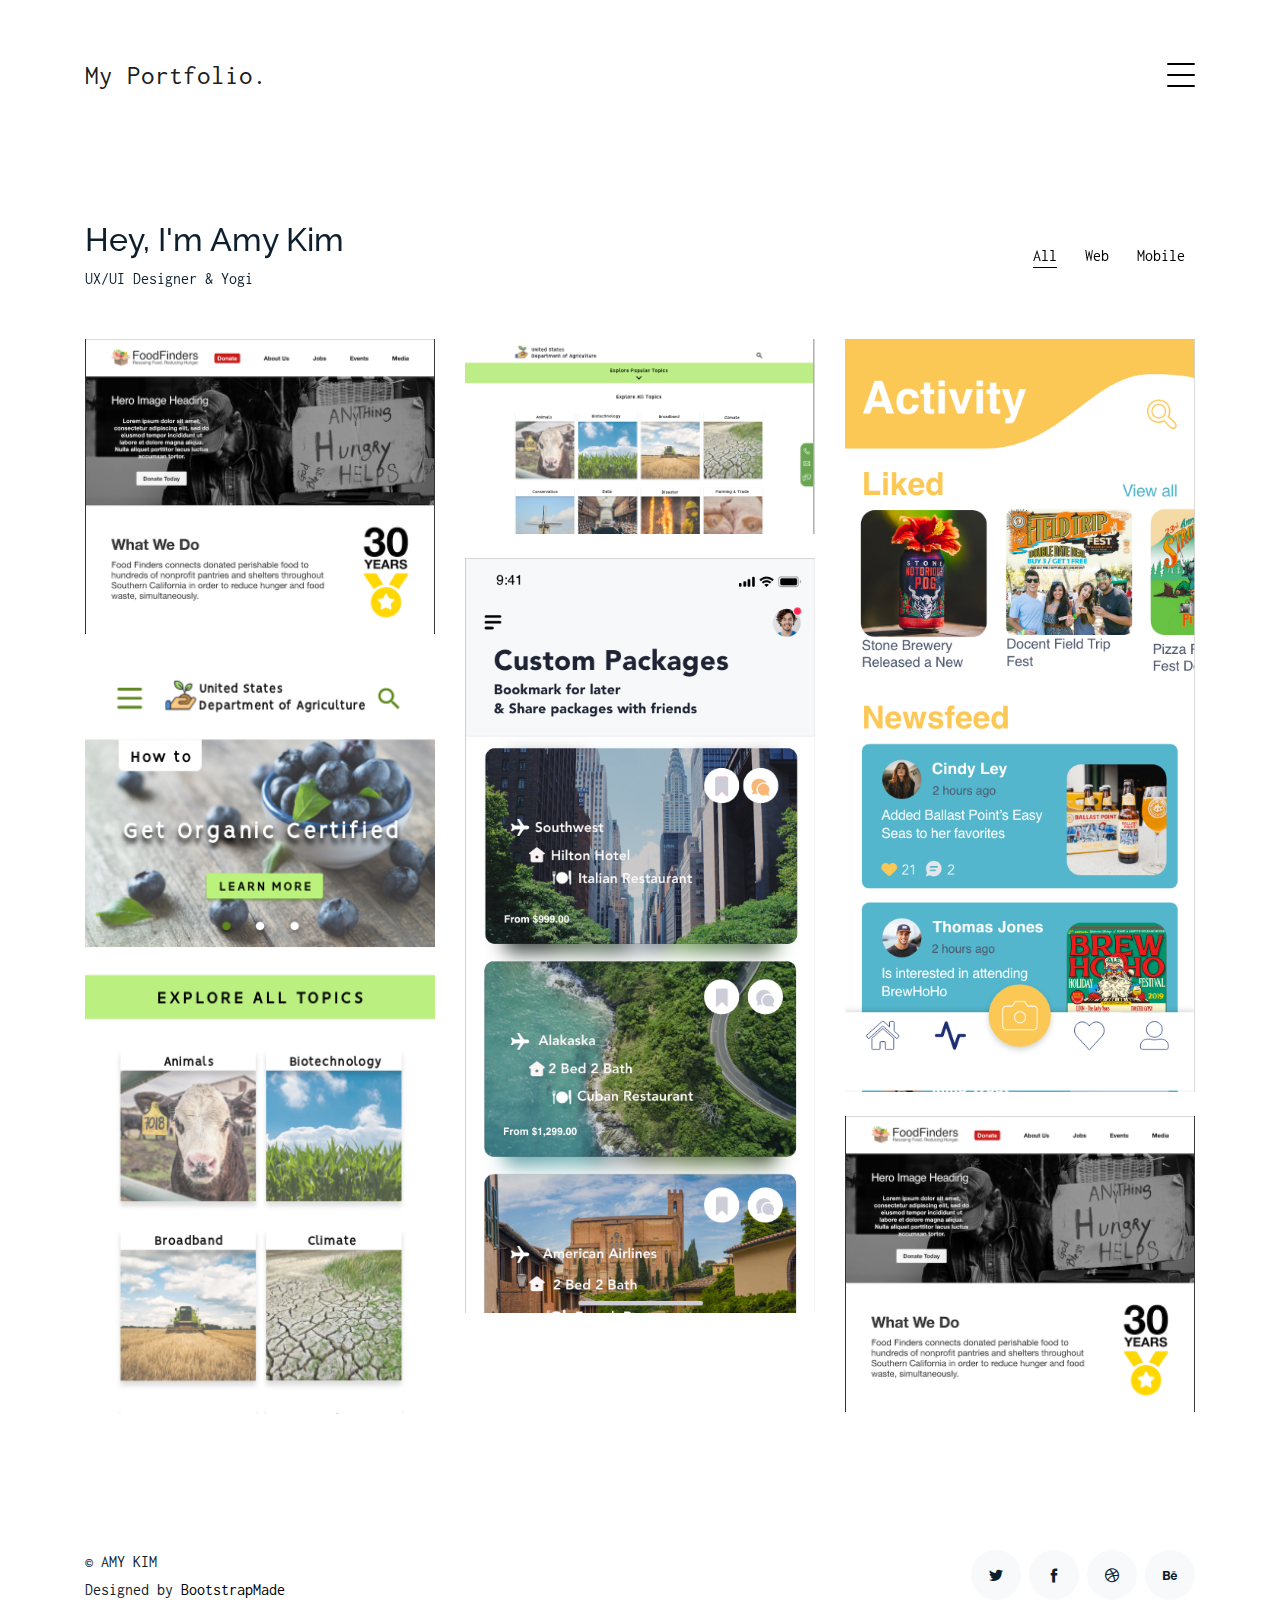
==== commit ab0604ef: "changes" ====
--- a/index.html
+++ b/index.html
@@ -45,8 +45,6 @@
           <ul class="custom-menu">
             <li class="active"><a href="index.html">Home</a></li>
             <li><a href="about.html">About Me</a></li>
-            <li><a href="services.html">Services</a></li>
-            <li><a href="works.html">Works</a></li>
             <li><a href="contact.html">Contact</a></li>
           </ul>
         </div>
@@ -93,193 +91,67 @@
           <div class="item web col-sm-6 col-md-4 col-lg-4 mb-4">
             <a href="work-single.html" class="item-wrap fancybox">
               <div class="work-info">
-                <h3>Boxed Water</h3>
-                <span>Web</span>
+                <h3>Food Finders</h3>
+                <span>Nonprofit Redesign Web</span>
               </div>
-              <img class="img-fluid" src="img/img_1.jpg">
+              <img class="img-fluid" src="img/food finders web.png">
             </a>
           </div>
           <div class="item photography col-sm-6 col-md-4 col-lg-4 mb-4">
             <a href="work-single.html" class="item-wrap fancybox">
               <div class="work-info">
-                <h3>Build Indoo</h3>
-                <span>Photography</span>
+                <h3>USDA</h3>
+                <span>Gov't Agency Redesign Web</span>
               </div>
-              <img class="img-fluid" src="img/img_2.jpg">
+              <img class="img-fluid" src="img/usda web.png">
             </a>
           </div>
           <div class="item branding col-sm-6 col-md-4 col-lg-4 mb-4">
             <a href="work-single.html" class="item-wrap fancybox">
               <div class="work-info">
-                <h3>Cocooil</h3>
-                <span>Branding</span>
+                <h3>Heads Up!</h3>
+                <span>AR Scan Beer App</span>
               </div>
-              <img class="img-fluid" src="img/img_3.jpg">
+              <img class="img-fluid" src="img/Heads Up app activity.png">
             </a>
           </div>
           <div class="item design col-sm-6 col-md-4 col-lg-4 mb-4">
             <a href="work-single.html" class="item-wrap fancybox">
               <div class="work-info">
-                <h3>Nike Shoe</h3>
-                <span>Design</span>
+                <h3>ZIPPY</h3>
+                <span>Travel App</span>
               </div>
-              <img class="img-fluid" src="img/img_4.jpg">
+              <img class="img-fluid" src="img/zippy app.png">
             </a>
           </div>
           <div class="item photography col-sm-6 col-md-4 col-lg-4 mb-4">
             <a href="work-single.html" class="item-wrap fancybox">
               <div class="work-info">
-                <h3>Kitchen Sink</h3>
-                <span>Photography</span>
+                <h3>USDA</h3>
+                <span>Gov't Agency Redesign Mobile</span>
               </div>
-              <img class="img-fluid" src="img/img_5.jpg">
+              <img class="img-fluid" src="img/USDA mobile.png">
             </a>
           </div>
-          <div class="item branding col-sm-6 col-md-4 col-lg-4 mb-4">
-            <a href="work-single.html" class="item-wrap fancybox">
-              <div class="work-info">
-                <h3>Amazon</h3>
-                <span>brandingn</span>
+          <div class="item photography col-sm-6 col-md-4 col-lg-4 mb-4">
+                <a href="work-single.html" class="item-wrap fancybox">
+                  <div class="work-info">
+                    <h3>Food Finders</h3>
+                    <span>Nonprofit Redesign Mobile</span>
+                  </div>
+                  <img class="img-fluid" src="img/food finders web.png">
+                </a>
               </div>
-              <img class="img-fluid" src="img/img_6.jpg">
-            </a>
-          </div>
-        </div>
-      </div>
-    </div>
-
-    <div class="site-section">
-      <div class="container">
-        <div class="row justify-content-center text-center mb-4">
-          <div class="col-5">
-            <h3 class="h3 heading">My Clients</h3>
-            <p>Lorem ipsum dolor sit amet consectetur adipisicing elit explicabo inventore.</p>
-          </div>
-        </div>
-        <div class="row">
-          <div class="col-4 col-sm-4 col-md-2">
-            <a href="#" class="client-logo"><img src="img/logo-adobe.png" alt="Image" class="img-fluid"></a>
-          </div>
-          <div class="col-4 col-sm-4 col-md-2">
-            <a href="#" class="client-logo"><img src="img/logo-uber.png" alt="Image" class="img-fluid"></a>
-          </div>
-          <div class="col-4 col-sm-4 col-md-2">
-            <a href="#" class="client-logo"><img src="img/logo-apple.png" alt="Image" class="img-fluid"></a>
-          </div>
-          <div class="col-4 col-sm-4 col-md-2">
-            <a href="#" class="client-logo"><img src="img/logo-netflix.png" alt="Image" class="img-fluid"></a>
-          </div>
-          <div class="col-4 col-sm-4 col-md-2">
-            <a href="#" class="client-logo"><img src="img/logo-nike.png" alt="Image" class="img-fluid"></a>
-          </div>
-          <div class="col-4 col-sm-4 col-md-2">
-            <a href="#" class="client-logo"><img src="img/logo-google.png" alt="Image" class="img-fluid"></a>
-          </div>
-
         </div>
       </div>
     </div>
 
 
-    <div class="site-section">
-      <div class="container">
-        <div class="row justify-content-center text-center mb-4">
-          <div class="col-5">
-            <h3 class="h3 heading">My Services</h3>
-            <p>Lorem ipsum dolor sit amet consectetur adipisicing elit explicabo inventore.</p>
-          </div>
-        </div>
-        <div class="row">
-
-          <div class="col-12 col-sm-6 col-md-6 col-lg-3">
-            <span class="la la-cube la-3x mb-4"></span>
-            <h4 class="h4 mb-2">Web Design</h4>
-            <p>Lorem ipsum dolor sit amet consectetur adipisicing elit explicabo inventore.</p>
-            <ul class="list-unstyled list-line">
-              <li>Lorem ipsum dolor sit amet consectetur adipisicing</li>
-              <li>Non pariatur nisi</li>
-              <li>Magnam soluta quod</li>
-              <li>Lorem ipsum dolor</li>
-              <li>Cumque quae aliquam</li>
-            </ul>
-          </div>
-          <div class="col-12 col-sm-6 col-md-6 col-lg-3">
-            <span class="la la-mobile la-3x mb-4"></span>
-            <h4 class="h4 mb-2">Mobile Applications</h4>
-            <p>Lorem ipsum dolor sit amet consectetur adipisicing elit explicabo inventore.</p>
-            <ul class="list-unstyled list-line">
-              <li>Lorem ipsum dolor sit amet consectetur adipisicing</li>
-              <li>Non pariatur nisi</li>
-              <li>Magnam soluta quod</li>
-              <li>Lorem ipsum dolor</li>
-              <li>Cumque quae aliquam</li>
-            </ul>
-          </div>
-          <div class="col-12 col-sm-6 col-md-6 col-lg-3">
-            <span class="la la-image la-3x mb-4"></span>
-            <h4 class="h4 mb-2">Graphic Design</h4>
-            <p>Lorem ipsum dolor sit amet consectetur adipisicing elit explicabo inventore.</p>
-            <ul class="list-unstyled list-line">
-              <li>Lorem ipsum dolor sit amet consectetur adipisicing</li>
-              <li>Non pariatur nisi</li>
-              <li>Magnam soluta quod</li>
-              <li>Lorem ipsum dolor</li>
-              <li>Cumque quae aliquam</li>
-            </ul>
-          </div>
-          <div class="col-12 col-sm-6 col-md-6 col-lg-3">
-            <span class="la la-search la-3x mb-4"></span>
-            <h4 class="h4 mb-2">SEO</h4>
-            <p>Lorem ipsum dolor sit amet consectetur adipisicing elit explicabo inventore.</p>
-            <ul class="list-unstyled list-line">
-              <li>Lorem ipsum dolor sit amet consectetur adipisicing</li>
-              <li>Non pariatur nisi</li>
-              <li>Magnam soluta quod</li>
-              <li>Lorem ipsum dolor</li>
-              <li>Cumque quae aliquam</li>
-            </ul>
-          </div>
-        </div>
-      </div>
-    </div>
-
-    <div class="site-section pt-0">
-      <div class="container">
-
-        <div class="owl-carousel testimonial-carousel">
-
-          <div class="testimonial-wrap">
-            <div class="testimonial">
-              <img src="img/person_1.jpg" alt="Image" class="img-fluid">
-              <blockquote>
-                <p>Lorem ipsum dolor sit amet consectetur adipisicing elit. Quisquam necessitatibus incidunt ut officiis
-                  explicabo inventore.</p>
-              </blockquote>
-              <p>&mdash; Jean Hicks</p>
-            </div>
-          </div>
-
-          <div class="testimonial-wrap">
-            <div class="testimonial">
-              <img src="img/person_2.jpg" alt="Image" class="img-fluid">
-              <blockquote>
-                <p>Lorem ipsum dolor sit amet consectetur adipisicing elit. Quisquam necessitatibus incidunt ut officiis
-                  explicabo inventore.</p>
-              </blockquote>
-              <p>&mdash; Chris Stanworth</p>
-            </div>
-          </div>
-
-        </div>
-
-      </div>
-    </div>
-  </main>
   <footer class="footer" role="contentinfo">
     <div class="container">
       <div class="row">
         <div class="col-sm-6">
-          <p class="mb-1">&copy; Copyright MyPortfolio. All Rights Reserved</p>
+          <p class="mb-1">&copy; AMY KIM</p>
           <div class="credits">
             <!--
               All the links in the footer should remain intact.
--- a/css/style.css
+++ b/css/style.css
@@ -1,12 +1,12 @@
-/*
-  Template Name: MyPortfolio
-  Template URL: https://bootstrapmade.com/myportfolio-bootstrap-portfolio-website-template/
-  Author: BootstrapMade.com
-  Author URL: https://bootstrapmade.com/
+/*
+  Template Name: MyPortfolio
+  Template URL: https://bootstrapmade.com/myportfolio-bootstrap-portfolio-website-template/
+  Author: BootstrapMade.com
+  Author URL: https://bootstrapmade.com/
 */
 
-/*--------------------------------------------------------------
-# General
+/*--------------------------------------------------------------
+# General
 --------------------------------------------------------------*/
 
 body {
@@ -151,136 +151,18 @@
   visibility: visible;
 }
 
-.testimonial-wrap {
-  padding: 50px 50px 80px 50px;
-  background: #eceff2;
-}
-
-.testimonial-wrap .testimonial {
-  text-align: center;
-  max-width: 500px;
-  margin: 0 auto;
-}
-
-.testimonial-wrap .testimonial img {
-  border-radius: 50%;
-  width: 120px;
-  margin: 0 auto 30px auto;
-}
-
-.testimonial-wrap .testimonial blockquote p {
-  font-size: 20px;
-}
-
-.h3 {
-  font-size: 20px;
-}
-
-.h4 {
-  font-size: 16px;
-}
-
-.heading {
-  font-size: 28px;
-}
-
-.readmore {
-  display: inline-block;
-  border: 1px solid #000;
-  padding: 10px 15px;
-  font-size: 12px;
-  text-transform: uppercase;
-  color: #000;
-  transition: .2s all ease;
-  font-weight: 700;
-}
-
-.readmore:active,
-.readmore:focus,
-.readmore:hover {
-  outline: none;
-}
-
-.readmore:hover {
-  color: #fff;
-  text-decoration: none;
-  background: #000;
-}
-
-.testimonial-carousel .owl-dots {
-  position: absolute;
-  bottom: 40px;
+.photo > img {
+  object-fit: cover;
   width: 100%;
-  text-align: center;
-}
-
-.testimonial-carousel .owl-dots .owl-dot {
-  display: inline-block;
-}
-
-.testimonial-carousel .owl-dots .owl-dot > span {
-  display: inline-block;
-  width: 7px;
-  height: 7px;
-  background-color: #cbd3da;
-  border-radius: 50%;
-  margin: 5px;
-}
-
-.testimonial-carousel .owl-dots .owl-dot.active {
-  outline: none;
-}
-
-.testimonial-carousel .owl-dots .owl-dot.active > span {
-  background: #0d1e2d;
-}
-
-.sticky-content {
-  position: sticky;
-  position: -webkit-sticky;
-  top: 0;
-  /* required */
-}
-
-.list-line li {
-  margin-bottom: 10px;
-  position: relative;
-  padding-left: 30px;
-}
-
-.list-line li:before {
-  content: "";
-  position: absolute;
-  left: 0;
-  top: .7rem;
-  width: 10px;
-  height: 2px;
-  background: #000;
-}
-
-.form-control {
-  border-radius: 0;
-  background: #f8f9fa;
-  border: 1px solid transparent;
-  padding-top: 10px !important;
-  padding-bottom: 10px !important;
-}
-
-.form-control:active,
-.form-control:focus {
-  background: #eff1f4;
-  outline: none;
-  box-shadow: none;
-  border: 1px solid transparent;
-}
-
-.custom-progress {
-  height: 7px;
-  border-radius: 0;
-}
-
-.custom-progress .progress-bar {
-  background: #000;
+  height: 100%;
+}
+
+.photo {
+  grid-area: photo;
+  background: yellow;
+  height: 100%;
+  background-size: cover; 
+  background-position: center; 
 }
 
 /* Contact Form */
@@ -355,8 +237,8 @@
   }
 }
 
-/*--------------------------------------------------------------
-# Header
+/*--------------------------------------------------------------
+# Header
 --------------------------------------------------------------*/
 
 /* Custom Navmenu */
